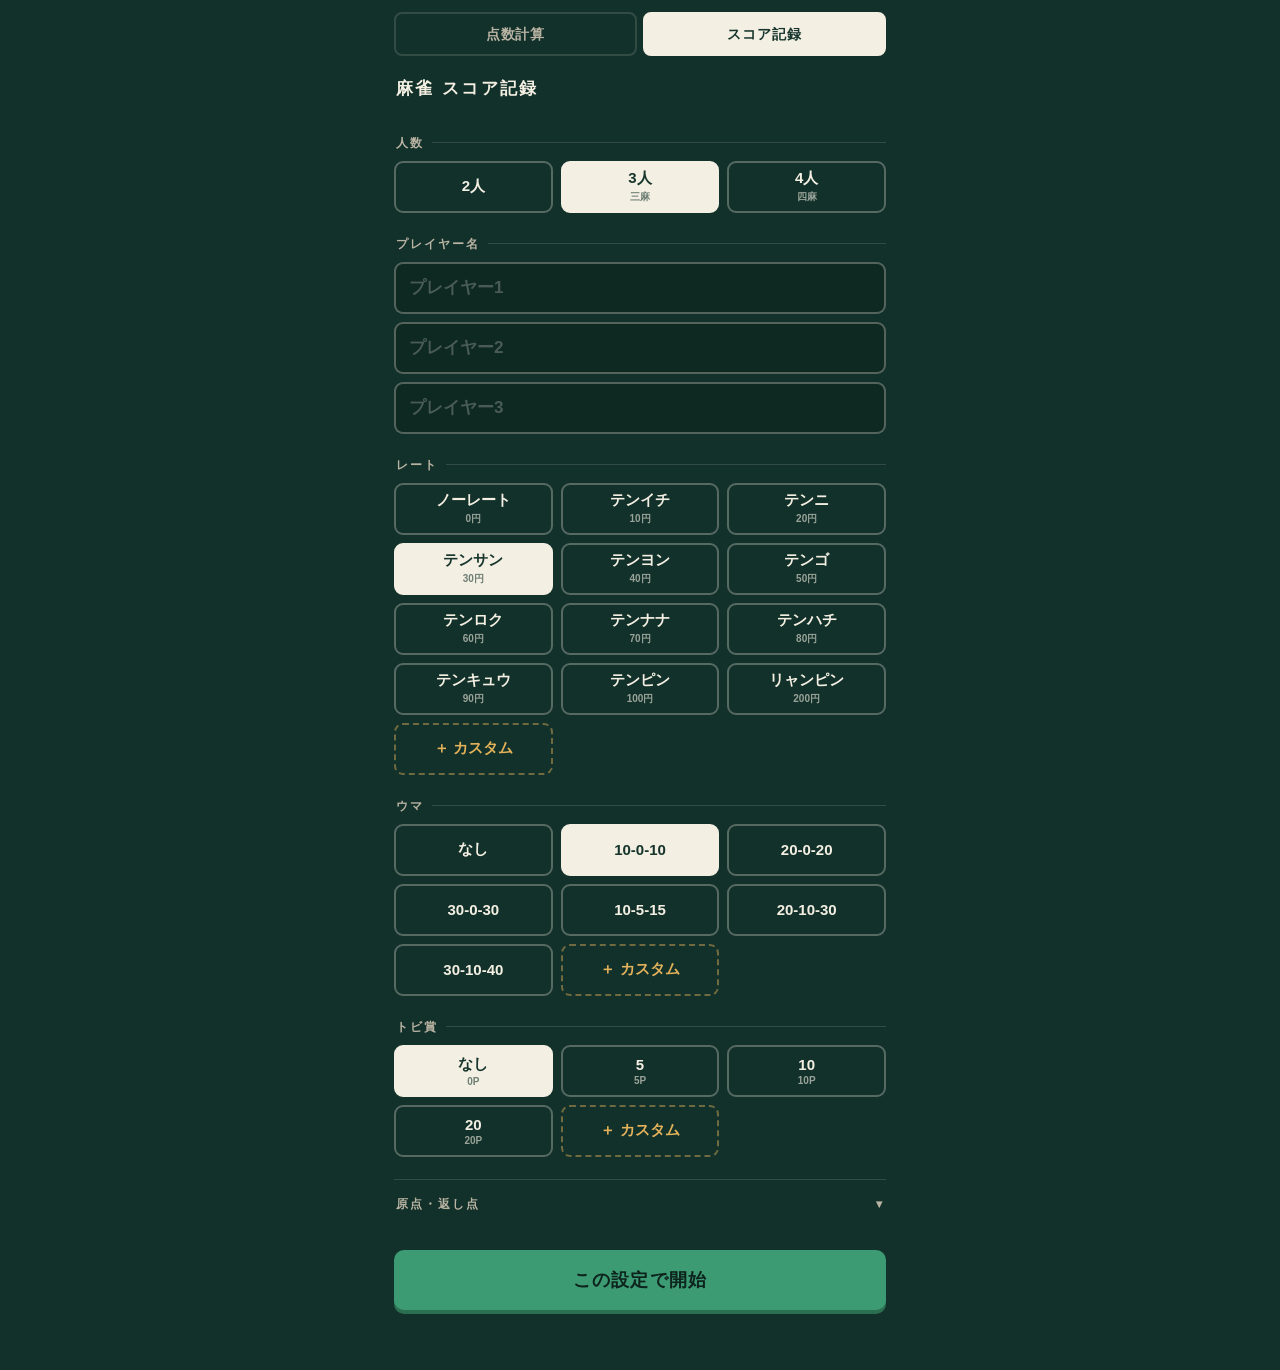
==== index_score.html @ 1ef96994 "Add files via upload" ====
<!DOCTYPE html>
<html lang="ja">
<head>
<meta charset="UTF-8">
<meta name="viewport" content="width=device-width, initial-scale=1.0, viewport-fit=cover">
<meta name="apple-mobile-web-app-capable" content="yes">
<meta name="apple-mobile-web-app-status-bar-style" content="black-translucent">
<meta name="theme-color" content="#12312a">
<title>麻雀 スコア記録</title>
<style>
:root{
  --felt:#12312a;--ivory:#f4efe3;--ivory-dim:#b9b3a3;
  --jade:#3d9b74;--vermilion:#cd3b30;--gold:#e3b25a;
  --line:rgba(244,239,227,.14);--line-strong:rgba(244,239,227,.3);
}
*{box-sizing:border-box;-webkit-tap-highlight-color:transparent;}
html,body{margin:0;padding:0;}
body{
  background:var(--felt);color:var(--ivory);
  font-family:"Hiragino Kaku Gothic ProN","Hiragino Sans","Yu Gothic Medium","Yu Gothic","Noto Sans JP","Meiryo",sans-serif;
  font-size:16px;line-height:1.5;-webkit-text-size-adjust:100%;
  padding-bottom:env(safe-area-inset-bottom);
}
.wrap{max-width:520px;margin:0 auto;padding:0 14px 60px;}
.nav{display:grid;grid-template-columns:1fr 1fr;gap:6px;padding:12px 0 2px;}
.nav a{
  display:flex;align-items:center;justify-content:center;min-height:44px;border-radius:8px;
  text-decoration:none;font-size:14px;font-weight:700;letter-spacing:.06em;
  border:2px solid var(--line);color:var(--ivory-dim);
}
.nav a[aria-current="page"]{background:var(--ivory);color:#16352c;border-color:var(--ivory);}
.masthead{padding:18px 2px 10px;display:flex;align-items:baseline;justify-content:space-between;gap:10px;}
.masthead h1{margin:0;font-size:17px;font-weight:700;letter-spacing:.14em;}
.masthead .sub{font-size:11px;color:var(--ivory-dim);letter-spacing:.08em;}
section{margin-top:22px;}
.lbl{font-size:12px;font-weight:700;letter-spacing:.16em;color:var(--ivory-dim);margin:0 0 9px 2px;display:flex;align-items:center;gap:8px;}
.lbl::after{content:"";flex:1;height:1px;background:var(--line);}
.note{font-size:11.5px;color:var(--ivory-dim);margin:8px 2px 0;line-height:1.55;}
.hide{display:none!important;}

.btn{
  min-height:52px;display:flex;flex-direction:column;align-items:center;justify-content:center;
  border:2px solid var(--line-strong);border-radius:9px;background:transparent;color:var(--ivory);
  font-family:inherit;font-size:15px;font-weight:700;cursor:pointer;padding:4px 6px;
  transition:background .12s,color .12s,border-color .12s,transform .08s;font-variant-numeric:tabular-nums;
}
.btn small{font-size:10px;font-weight:600;opacity:.6;margin-top:2px;}
.btn:active{transform:scale(.97);}
.btn[aria-pressed="true"]{background:var(--ivory);color:#16352c;border-color:var(--ivory);}
.btn:disabled{opacity:.28;cursor:not-allowed;}
.btn.add{color:var(--gold);border-style:dashed;border-color:rgba(227,178,90,.45);}
.row{display:grid;gap:8px;}
.row.c2{grid-template-columns:1fr 1fr;}
.row.c3{grid-template-columns:repeat(3,1fr);}
.row.c4{grid-template-columns:repeat(4,1fr);}

.primary{
  width:100%;min-height:60px;border:0;border-radius:10px;background:var(--jade);color:#0d241d;
  font-family:inherit;font-size:18px;font-weight:800;letter-spacing:.06em;cursor:pointer;
  box-shadow:0 4px 0 #2b6f52;transition:transform .08s,box-shadow .08s,background .12s;
}
.primary:active{transform:translateY(3px);box-shadow:0 1px 0 #2b6f52;}
.primary:disabled{background:#2c4d42;color:rgba(244,239,227,.35);box-shadow:0 4px 0 #1f3a31;cursor:not-allowed;}
.ghost{
  width:100%;min-height:48px;border:2px solid var(--line);border-radius:9px;background:transparent;
  color:var(--ivory-dim);font-family:inherit;font-size:14px;font-weight:700;letter-spacing:.06em;cursor:pointer;
}
.ghost:active{background:rgba(244,239,227,.08);}
.ghost.danger{color:var(--vermilion);border-color:rgba(205,59,48,.4);}

input[type=text],input[type=number]{
  width:100%;min-height:52px;padding:0 13px;border:2px solid var(--line-strong);border-radius:9px;
  background:rgba(0,0,0,.18);color:var(--ivory);font-family:inherit;font-size:17px;font-weight:700;
  font-variant-numeric:tabular-nums;
}
input:focus{outline:none;border-color:var(--gold);}
input::placeholder{color:rgba(244,239,227,.26);font-weight:600;}

.pscore{display:flex;align-items:center;gap:10px;margin-bottom:9px;}
.pscore .pn{width:82px;flex:none;font-size:16px;font-weight:800;overflow:hidden;text-overflow:ellipsis;white-space:nowrap;}
.pscore input{text-align:right;font-size:20px;}
.sumbar{display:flex;justify-content:space-between;align-items:center;font-size:13px;font-weight:700;padding:8px 2px 0;font-variant-numeric:tabular-nums;}
.ok{color:var(--jade);}.ng{color:var(--gold);}
.err{color:var(--vermilion);font-size:13px;font-weight:700;padding:9px 2px 0;}

.board{background:var(--ivory);color:#16352c;border-radius:11px 11px 7px 7px;border-bottom:6px solid #2b7a5c;
  box-shadow:0 6px 18px rgba(0,0,0,.3);padding:12px 14px 14px;}
.board .bh{display:flex;justify-content:space-between;gap:8px;font-size:11.5px;font-weight:700;color:#4b6b5f;letter-spacing:.06em;padding-bottom:8px;border-bottom:1px solid rgba(22,53,44,.16);}
.brow{display:flex;align-items:center;gap:10px;padding:10px 0;border-bottom:1px solid rgba(22,53,44,.1);}
.brow:last-child{border-bottom:0;}
.brow .rk{width:22px;flex:none;font-size:13px;font-weight:800;color:#7d9188;text-align:center;}
.brow .rk.top{color:#b8862c;}
.brow .nm{flex:1;min-width:0;font-size:17px;font-weight:800;overflow:hidden;text-overflow:ellipsis;white-space:nowrap;}
.brow .vals{text-align:right;font-variant-numeric:tabular-nums;}
.brow .pt{font-size:19px;font-weight:800;line-height:1.15;}
.brow .yen{font-size:12.5px;font-weight:700;color:#4b6b5f;}
.plus{color:#1f7a52;}.minus{color:#c0392b;}
.board .bf{font-size:11.5px;color:#4b6b5f;font-weight:600;padding-top:9px;text-align:center;}

.hrow{display:flex;align-items:center;gap:8px;padding:11px 4px;border-bottom:1px solid var(--line);
  font-variant-numeric:tabular-nums;cursor:pointer;border-radius:7px;}
.hrow:active{background:rgba(244,239,227,.07);}
.hrow .hn{width:32px;flex:none;font-size:12px;font-weight:700;color:var(--ivory-dim);}
.hrow .hc{flex:1;min-width:0;display:flex;flex-wrap:wrap;gap:3px 12px;font-size:13.5px;font-weight:700;}
.hrow .hg{font-size:16px;color:rgba(244,239,227,.3);}
.hbadge{display:inline-block;font-size:10px;font-weight:700;padding:1px 6px;border-radius:99px;
  background:rgba(227,178,90,.2);color:var(--gold);margin-left:4px;}

details{margin-top:22px;border-top:1px solid var(--line);}
summary{list-style:none;cursor:pointer;padding:15px 2px;font-size:12px;font-weight:700;letter-spacing:.16em;color:var(--ivory-dim);display:flex;align-items:center;justify-content:space-between;}
summary::-webkit-details-marker{display:none;}
summary::after{content:"▾";transition:transform .2s;}
details[open] summary::after{transform:rotate(180deg);}
.dbody{padding:0 2px 14px;}
.frow{margin-bottom:12px;}
.frow > span{display:block;font-size:12px;font-weight:700;color:var(--ivory-dim);margin-bottom:6px;}

.cform{border:2px dashed rgba(227,178,90,.4);border-radius:10px;padding:12px;margin-top:9px;}
.cform h4{margin:0 0 10px;font-size:13px;font-weight:800;color:var(--gold);letter-spacing:.08em;}
.cchips{display:flex;flex-wrap:wrap;gap:7px;margin-top:11px;}
.chip{display:inline-flex;align-items:center;gap:7px;padding:7px 8px 7px 12px;border-radius:99px;
  border:1px solid var(--line-strong);font-size:13px;font-weight:700;}
.chip button{width:26px;height:26px;border:0;border-radius:50%;background:rgba(205,59,48,.18);
  color:var(--vermilion);font-size:15px;font-weight:800;cursor:pointer;line-height:1;}

.modal{position:fixed;inset:0;background:rgba(6,20,16,.86);z-index:50;overflow-y:auto;padding:20px 14px 40px;}
.msheet{max-width:520px;margin:0 auto;background:var(--felt);border:2px solid var(--line-strong);border-radius:14px;padding:16px;}
.msheet h3{margin:0 0 14px;font-size:16px;font-weight:800;letter-spacing:.06em;}

.toast{position:fixed;left:50%;bottom:26px;transform:translateX(-50%) translateY(20px);
  background:var(--ivory);color:#16352c;padding:12px 22px;border-radius:99px;font-size:14px;font-weight:800;
  opacity:0;pointer-events:none;transition:all .22s;z-index:60;box-shadow:0 6px 20px rgba(0,0,0,.4);}
.toast.on{opacity:1;transform:translateX(-50%) translateY(0);}
@media (prefers-reduced-motion:reduce){*{transition:none!important;}}
</style>
</head>
<body>
<div class="wrap">

<nav class="nav">
  <a href="./">点数計算</a>
  <a href="index_score.html" aria-current="page">スコア記録</a>
</nav>

<div class="masthead">
  <h1>麻雀 スコア記録</h1>
  <span class="sub" id="today"></span>
</div>

<!-- ========= 設定 ========= -->
<div id="setup" class="hide">
  <section>
    <p class="lbl">人数</p>
    <div class="row c3" id="gSeats">
      <button class="btn" data-v="2">2人</button>
      <button class="btn" data-v="3">3人<small>三麻</small></button>
      <button class="btn" data-v="4">4人<small>四麻</small></button>
    </div>
  </section>

  <section>
    <p class="lbl">プレイヤー名</p>
    <div id="nameFields" class="row"></div>
  </section>

  <section>
    <p class="lbl">レート</p>
    <div class="row c3" id="gRate"></div>
    <div class="cform hide" id="fRate">
      <h4>カスタムレートを追加</h4>
      <div class="frow"><span>名前</span><input type="text" id="cRateName" placeholder="例：テンサンゴ"></div>
      <div class="frow"><span>1ポイントあたりの金額（円）</span><input type="number" id="cRateVal" inputmode="numeric" placeholder="例：35"></div>
      <button class="primary" style="min-height:50px;font-size:16px" data-add="rate">追加する</button>
      <div class="cchips" id="chipRate"></div>
    </div>
  </section>

  <section>
    <p class="lbl">ウマ</p>
    <div class="row c3" id="gUma"></div>
    <div class="cform hide" id="fUma">
      <h4>カスタムウマを追加</h4>
      <div class="frow"><span>名前</span><input type="text" id="cUmaName" placeholder="例：15-5-20"></div>
      <div id="cUmaVals"></div>
      <button class="primary" style="min-height:50px;font-size:16px" data-add="uma">追加する</button>
      <div class="cchips" id="chipUma"></div>
    </div>
  </section>

  <section>
    <p class="lbl">トビ賞</p>
    <div class="row c3" id="gTobi"></div>
    <div class="cform hide" id="fTobi">
      <h4>カスタムトビ賞を追加</h4>
      <div class="frow"><span>名前</span><input type="text" id="cTobiName" placeholder="例：15"></div>
      <div class="frow"><span>ポイント</span><input type="number" id="cTobiVal" inputmode="numeric" placeholder="例：15"></div>
      <button class="primary" style="min-height:50px;font-size:16px" data-add="tobi">追加する</button>
      <div class="cchips" id="chipTobi"></div>
    </div>
  </section>

  <details id="advSetup">
    <summary>原点・返し点</summary>
    <div class="dbody">
      <div class="frow"><span>配給原点</span><input type="number" id="fStart" inputmode="numeric"></div>
      <div class="frow"><span>返し点</span><input type="number" id="fRet" inputmode="numeric"></div>
      <p class="note" id="okaNote"></p>
    </div>
  </details>

  <section>
    <button class="primary" id="bSave">この設定で開始</button>
    <button class="ghost" id="bCancelSetup" style="margin-top:9px">キャンセル</button>
  </section>
</div>

<!-- ========= メイン ========= -->
<div id="main" class="hide">
  <section style="margin-top:6px"><div class="board" id="board"></div></section>

  <section>
    <p class="lbl">半荘入力</p>
    <p class="note" id="ruleTag" style="margin:-4px 0 11px"></p>
    <div id="scoreFields"></div>
    <div class="sumbar"><span>素点合計</span><span id="sumInfo">—</span></div>
    <div style="margin-top:15px">
      <p class="lbl">飛ばした人</p>
      <div class="row c4" id="gShooter"></div>
    </div>
    <div class="frow" style="margin-top:15px"><span>メモ</span><input type="text" id="fMemo" placeholder="任意"></div>
    <div class="err hide" id="errMsg"></div>
    <button class="primary" id="bAdd" style="margin-top:12px" disabled>この半荘を登録する</button>
  </section>

  <section id="histSec">
    <p class="lbl">履歴 <span style="letter-spacing:0;font-weight:600">タップで編集</span></p>
    <div id="hist"></div>
  </section>

  <details>
    <summary>場代</summary>
    <div class="dbody">
      <div class="frow"><span>場代の総額（円）</span><input type="number" id="fFee" inputmode="numeric" placeholder="0"></div>
      <div class="frow"><span>立て替えた人</span><div class="row c4" id="gPayer"></div></div>
      <button class="ghost" id="bFee">場代を反映する</button>
      <p class="note">総額を人数で割って各自の負担にし、立て替えた人には全額が戻るよう最終収支へ反映します。</p>
    </div>
  </details>

  <section>
    <button class="ghost" id="bCopy">結果をコピー（LINE貼り付け用）</button>
    <button class="ghost" id="bSettings" style="margin-top:9px">メンバー・ルールを変更</button>
    <button class="ghost danger" id="bNewDay" style="margin-top:9px">記録をリセットして新しい日にする</button>
  </section>
</div>
</div>

<!-- ========= 編集モーダル ========= -->
<div class="modal hide" id="modal">
  <div class="msheet">
    <h3 id="mTitle">半荘の編集</h3>
    <div id="mScores"></div>
    <div class="sumbar"><span>素点合計</span><span id="mSum">—</span></div>
    <div style="margin-top:15px">
      <p class="lbl">飛ばした人</p>
      <div class="row c4" id="mShooter"></div>
    </div>
    <div class="frow" style="margin-top:15px"><span>メモ</span><input type="text" id="mMemo" placeholder="任意"></div>
    <p class="note" id="mRule"></p>
    <div class="err hide" id="mErr"></div>
    <button class="primary" id="mSave" style="margin-top:12px">更新する</button>
    <button class="ghost" id="mCancel" style="margin-top:9px">キャンセル</button>
    <button class="ghost danger" id="mDelete" style="margin-top:9px">この半荘を削除</button>
  </div>
</div>

<div class="toast" id="toast"></div>

<script>
(function(){
"use strict";
var KEY="mahjong-score-v2",mem=null;
var store={
  save:function(d){try{localStorage.setItem(KEY,JSON.stringify(d));}catch(e){mem=d;}},
  load:function(){try{var v=localStorage.getItem(KEY);return v?JSON.parse(v):mem;}catch(e){return mem;}}
};

/* ===== 既定プリセット ===== */
var P_RATE=[["ノーレート",0],["テンイチ",10],["テンニ",20],["テンサン",30],["テンヨン",40],
            ["テンゴ",50],["テンロク",60],["テンナナ",70],["テンハチ",80],["テンキュウ",90],
            ["テンピン",100],["リャンピン",200]];
var P_TOBI=[["なし",0],["5",5],["10",10],["20",20]];
var P_UMA={
  2:[["なし",[0,0]],["10-10",[10,-10]],["20-20",[20,-20]],["30-30",[30,-30]]],
  3:[["なし",[0,0,0]],["10-0-10",[10,0,-10]],["20-0-20",[20,0,-20]],["30-0-30",[30,0,-30]],
     ["10-5-15",[10,5,-15]],["20-10-30",[20,10,-30]],["30-10-40",[30,10,-40]]],
  4:[["なし",[0,0,0,0]],["10-5-5-10",[10,5,-5,-10]],["20-10-10-20",[20,10,-10,-20]],
     ["30-10-10-30",[30,10,-10,-30]],["10-20-20-10",[10,20,-20,-10]]]
};
var DEF={2:{start:30000,ret:30000},3:{start:35000,ret:40000},4:{start:25000,ret:30000}};

var D=null,tmp=null,pendShooter=null,pendPayer=null,editIdx=-1,mShooter=null;

function $(i){return document.getElementById(i);}
function esc(s){return String(s).replace(/[&<>"]/g,function(c){return{"&":"&amp;","<":"&lt;",">":"&gt;",'"':"&quot;"}[c];});}
function toast(m){var t=$("toast");t.textContent=m;t.classList.add("on");setTimeout(function(){t.classList.remove("on");},1700);}
function r1(v){return Math.round(v*10)/10;}
function pt(v){return (v>0?"+":"")+r1(v).toFixed(1);}
function yen(v){return (v<0?"-":"+")+Math.abs(Math.round(v)).toLocaleString();}
function todayStr(){var d=new Date();return d.getFullYear()+"/"+("0"+(d.getMonth()+1)).slice(-2)+"/"+("0"+d.getDate()).slice(-2);}
function press(id,v){document.querySelectorAll("#"+id+" .btn").forEach(function(b){
  b.setAttribute("aria-pressed",(b.dataset.v!==undefined&&b.dataset.v===String(v))?"true":"false");});}

/* ===== プリセット取得（既定＋カスタム） ===== */
function allRate(){return P_RATE.concat((D||tmpD()).presets.rate.map(function(x){return [x[0],x[1]];}));}
function allTobi(){return P_TOBI.concat((D||tmpD()).presets.tobi.map(function(x){return [x[0],x[1]];}));}
function allUma(n){return P_UMA[n].concat(((D||tmpD()).presets.uma[n]||[]).map(function(x){return [x[0],x[1]];}));}
function tmpD(){return {presets:tmp.presets};}
function blankPresets(){return {rate:[],tobi:[],uma:{2:[],3:[],4:[]}};}

/* ===== 計算（GAS版準拠） ===== */
function calcGame(scores,shooterIdx,rule,names){
  var n=scores.length;
  var need=rule.start*n;
  var total=scores.reduce(function(a,b){return a+b;},0);
  if(total!==need) return {error:"素点合計が"+need.toLocaleString()+"点になっていません（現在 "+total.toLocaleString()+"点）"};
  if(new Set(scores).size!==n) return {error:"同点順位には未対応です。順位を確定して点数を調整してください。"};

  var order=scores.map(function(s,i){return {s:s,i:i};}).sort(function(a,b){return b.s-a.s;});
  var ranks=new Array(n);
  order.forEach(function(o,k){ranks[o.i]=k+1;});

  var oka=(rule.ret-rule.start)*n/1000;
  var points=scores.map(function(s,i){
    var base=(s-rule.ret)/1000;
    var bonus=rule.uma[ranks[i]-1]+(ranks[i]===1?oka:0);
    return base+bonus;
  });

  var busted=[];scores.forEach(function(s,i){if(s<0)busted.push(i);});
  if(busted.length>0&&rule.tobiPoint>0){
    if(shooterIdx===null||shooterIdx===undefined)
      return {error:"トビが発生しています。「飛ばした人」を選択してください。"};
    for(var k=0;k<busted.length;k++){
      if(busted[k]===shooterIdx) return {error:"トビ者と飛ばした人が同じです。"};
      points[busted[k]]-=rule.tobiPoint;
      points[shooterIdx]+=rule.tobiPoint;
    }
  }
  if(busted.length===0&&shooterIdx!==null&&shooterIdx!==undefined)
    return {error:"トビ者がいないため、「飛ばした人」は選択できません。"};

  var pts=points.map(r1);
  var settle=pts.map(function(p){return Math.round(p*rule.yen);});
  var err=r1(pts.reduce(function(a,b){return a+b;},0));
  return {scores:scores,ranks:ranks,pts:pts,settle:settle,shooter:(shooterIdx===undefined?null:shooterIdx),
          error:null,pointError:err,rule:rule,names:names.slice()};
}

function totals(){
  var n=D.players.length,t=[];
  for(var i=0;i<n;i++) t.push({i:i,name:D.players[i],p:0,money:0,games:0});
  D.games.forEach(function(g){
    g.pts.forEach(function(p,i){t[i].p+=p;t[i].money+=g.settle[i];t[i].games++;});
  });
  var each=0,payer=null;
  if(D.fee&&D.fee.total>0){each=D.fee.total/n;payer=D.fee.payer;}
  t.forEach(function(x){
    x.p=r1(x.p);
    x.fee=-each;
    if(payer!==null&&x.i===payer)x.fee+=D.fee.total;
    x.net=x.money+x.fee;
  });
  return t.sort(function(a,b){return b.p-a.p;});
}
function pointErrorTotal(){
  var e=0;D.games.forEach(function(g){e+=g.pointError||0;});return r1(e);
}

/* ===== 設定画面 ===== */
function openSetup(){
  if(D){
    tmp={seats:D.players.length,names:D.players.slice(),presets:JSON.parse(JSON.stringify(D.presets)),
         rate:D.rule.rateLabel,uma:D.rule.umaLabel,tobi:D.rule.tobiLabel,start:D.rule.start,ret:D.rule.ret};
  }else{
    tmp={seats:3,names:[],presets:blankPresets(),rate:"テンサン",uma:"10-0-10",tobi:"なし",start:35000,ret:40000};
  }
  $("main").classList.add("hide");$("setup").classList.remove("hide");
  $("bCancelSetup").classList.toggle("hide",!D);
  renderSetup();window.scrollTo(0,0);
}
function grid(id,items,sel,addKey){
  var h="";
  items.forEach(function(it){
    var sub="";
    if(addKey==="rate") sub=it[1]?("<small>"+it[1]+"円</small>"):"<small>0円</small>";
    if(addKey==="tobi") sub="<small>"+it[1]+"P</small>";
    h+='<button class="btn" data-v="'+esc(it[0])+'">'+esc(it[0])+sub+'</button>';
  });
  h+='<button class="btn add" data-form="'+addKey+'">＋ カスタム</button>';
  $(id).innerHTML=h;press(id,sel);
}
function renderSetup(){
  press("gSeats",tmp.seats);
  var h="";
  for(var i=0;i<tmp.seats;i++)
    h+='<input type="text" data-i="'+i+'" placeholder="プレイヤー'+(i+1)+'" value="'+esc(tmp.names[i]||"")+'">';
  $("nameFields").innerHTML=h;

  grid("gRate",allRate(),tmp.rate,"rate");
  grid("gUma",allUma(tmp.seats),tmp.uma,"uma");
  grid("gTobi",allTobi(),tmp.tobi,"tobi");

  var uv="";
  for(var k=0;k<tmp.seats;k++)
    uv+='<div class="frow"><span>'+(k+1)+'位のポイント</span><input type="number" class="umaVal" inputmode="numeric" placeholder="0"></div>';
  $("cUmaVals").innerHTML=uv;

  chips("chipRate",tmp.presets.rate,"rate");
  chips("chipTobi",tmp.presets.tobi,"tobi");
  chips("chipUma",tmp.presets.uma[tmp.seats]||[],"uma");

  $("fStart").value=tmp.start;$("fRet").value=tmp.ret;
  updateOka();
}
function chips(id,list,kind){
  var h="";
  list.forEach(function(x,i){
    h+='<span class="chip">'+esc(x[0])+'<button data-del="'+kind+'" data-i="'+i+'">×</button></span>';
  });
  $(id).innerHTML=h||'<span style="font-size:11.5px;color:var(--ivory-dim)">登録済みのカスタムはありません</span>';
}
function updateOka(){
  var s=+$("fStart").value||0,r=+$("fRet").value||0;
  var oka=(r-s)*tmp.seats/1000;
  $("okaNote").textContent="オカ＝(返し点−原点)×人数÷1000 ＝ "+r1(oka)+"P（1位に加算）";
}
$("fStart").addEventListener("input",updateOka);
$("fRet").addEventListener("input",updateOka);

$("gSeats").addEventListener("click",function(e){
  var b=e.target.closest(".btn");if(!b)return;
  saveNames();tmp.seats=+b.dataset.v;
  tmp.start=DEF[tmp.seats].start;tmp.ret=DEF[tmp.seats].ret;
  tmp.uma=allUma(tmp.seats)[1]?allUma(tmp.seats)[1][0]:"なし";
  renderSetup();
});
function saveNames(){var v=[];document.querySelectorAll("#nameFields input").forEach(function(el){v.push(el.value.trim());});tmp.names=v;}

["gRate","gUma","gTobi"].forEach(function(id){
  $(id).addEventListener("click",function(e){
    var b=e.target.closest(".btn");if(!b)return;
    if(b.dataset.form){
      var f=$("f"+b.dataset.form.charAt(0).toUpperCase()+b.dataset.form.slice(1));
      f.classList.toggle("hide");return;
    }
    var key=id==="gRate"?"rate":id==="gUma"?"uma":"tobi";
    tmp[key]=b.dataset.v;press(id,b.dataset.v);
  });
});

document.addEventListener("click",function(e){
  var a=e.target.closest("[data-add]");
  if(a){addCustom(a.dataset.add);return;}
  var d=e.target.closest("[data-del]");
  if(d){
    var kind=d.dataset.del,i=+d.dataset.i;
    var list=kind==="uma"?tmp.presets.uma[tmp.seats]:tmp.presets[kind];
    var removed=list[i][0];
    list.splice(i,1);
    if(tmp[kind]===removed) tmp[kind]=kind==="rate"?"テンサン":kind==="tobi"?"なし":"なし";
    renderSetup();toast("削除しました");
  }
});
function addCustom(kind){
  if(kind==="rate"){
    var n=$("cRateName").value.trim(),v=Number($("cRateVal").value);
    if(!n||!Number.isFinite(v)){toast("名前と金額を入力してください");return;}
    tmp.presets.rate.push([n,v]);tmp.rate=n;
    $("cRateName").value="";$("cRateVal").value="";
  }else if(kind==="tobi"){
    var n2=$("cTobiName").value.trim(),v2=Number($("cTobiVal").value);
    if(!n2||!Number.isFinite(v2)){toast("名前とポイントを入力してください");return;}
    tmp.presets.tobi.push([n2,v2]);tmp.tobi=n2;
    $("cTobiName").value="";$("cTobiVal").value="";
  }else{
    var n3=$("cUmaName").value.trim(),arr=[],bad=false;
    document.querySelectorAll(".umaVal").forEach(function(el){
      var x=Number(el.value||0);if(!Number.isFinite(x))bad=true;arr.push(x);
    });
    if(!n3||bad){toast("名前と各順位のポイントを入力してください");return;}
    var sum=arr.reduce(function(a,b){return a+b;},0);
    if(sum!==0&&!confirm("ウマの合計が"+sum+"Pです（通常は0）。このまま追加しますか？"))return;
    if(!tmp.presets.uma[tmp.seats])tmp.presets.uma[tmp.seats]=[];
    tmp.presets.uma[tmp.seats].push([n3,arr]);tmp.uma=n3;
    $("cUmaName").value="";document.querySelectorAll(".umaVal").forEach(function(el){el.value="";});
  }
  renderSetup();toast("追加しました");
}

$("bSave").addEventListener("click",function(){
  saveNames();
  var names=[];
  for(var i=0;i<tmp.seats;i++) names.push(tmp.names[i]||("P"+(i+1)));
  if(new Set(names).size!==names.length){toast("同じ名前のプレイヤーがいます");return;}
  var rt=allRate().filter(function(x){return x[0]===tmp.rate;})[0]||["テンサン",30];
  var um=allUma(tmp.seats).filter(function(x){return x[0]===tmp.uma;})[0]||allUma(tmp.seats)[0];
  var tb=allTobi().filter(function(x){return x[0]===tmp.tobi;})[0]||["なし",0];
  var rule={rateLabel:rt[0],yen:rt[1],umaLabel:um[0],uma:um[1].slice(),
            tobiLabel:tb[0],tobiPoint:tb[1],
            start:+$("fStart").value||DEF[tmp.seats].start,
            ret:+$("fRet").value||DEF[tmp.seats].ret};
  var keepGames=(D&&D.players.length===tmp.seats)?D.games:[];
  D={date:(D&&D.date)||todayStr(),players:names,rule:rule,games:keepGames,
     fee:(D&&D.fee)||{total:0,payer:null},presets:tmp.presets};
  store.save(D);showMain();toast("設定を保存しました");
});
$("bCancelSetup").addEventListener("click",function(){showMain();});

/* ===== メイン ===== */
function showMain(){
  $("setup").classList.add("hide");$("main").classList.remove("hide");
  $("today").textContent=D.date;
  renderInputs();renderAll();window.scrollTo(0,0);
}
function ruleText(r,n){
  var oka=r1((r.ret-r.start)*n/1000);
  return n+"人／"+r.rateLabel+(r.yen?"（1P="+r.yen+"円）":"")+"／ウマ "+r.umaLabel+
         "／トビ賞 "+r.tobiLabel+"／"+(r.start/1000)+"-"+(r.ret/1000)+"（オカ"+oka+"P）";
}
function renderInputs(){
  var h="";
  D.players.forEach(function(n,i){
    h+='<div class="pscore"><span class="pn">'+esc(n)+'</span><input type="number" inputmode="numeric" data-i="'+i+'" placeholder="素点"></div>';
  });
  $("scoreFields").innerHTML=h;
  document.querySelectorAll("#scoreFields input").forEach(function(el){el.addEventListener("input",validateInput);});
  $("ruleTag").textContent=ruleText(D.rule,D.players.length);

  var s="";D.players.forEach(function(n,i){s+='<button class="btn" data-v="'+i+'">'+esc(n)+'</button>';});
  s+='<button class="btn" data-v="none">無し</button>';
  $("gShooter").innerHTML=s;pendShooter=null;press("gShooter","none");

  var ps="";D.players.forEach(function(n,i){ps+='<button class="btn" data-v="'+i+'">'+esc(n)+'</button>';});
  $("gPayer").innerHTML=ps;
  pendPayer=(D.fee&&D.fee.payer!==null)?D.fee.payer:null;
  press("gPayer",pendPayer===null?"x":pendPayer);
  $("fFee").value=(D.fee&&D.fee.total)?D.fee.total:"";
}
function readScores(sel){
  var v=[];document.querySelectorAll(sel+" input").forEach(function(el){v.push(el.value===""?null:Number(el.value));});
  return v;
}
function sumLine(v,elId,fieldSel){
  var n=v.length,need=D.rule.start*n,blanks=[];
  v.forEach(function(x,i){if(x===null)blanks.push(i);});
  var filled=v.reduce(function(a,b){return a+(b||0);},0);
  var el=$(elId);
  if(blanks.length===1){
    var rest=need-filled;
    el.innerHTML='<span class="ng">'+esc(D.players[blanks[0]])+' → '+rest.toLocaleString()+'</span>';
    var t=document.querySelector(fieldSel+' input[data-i="'+blanks[0]+'"]');if(t)t.placeholder=rest;
    return false;
  }
  if(blanks.length===0){
    if(filled===need){el.innerHTML='<span class="ok">'+filled.toLocaleString()+' ✓</span>';return true;}
    el.innerHTML='<span class="ng">'+filled.toLocaleString()+'（差 '+(filled-need>0?"+":"")+(filled-need).toLocaleString()+'）</span>';
    return false;
  }
  el.textContent="—";return false;
}
function validateInput(){
  var v=readScores("#scoreFields");
  var ready=sumLine(v,"sumInfo","#scoreFields");
  var e=$("errMsg");e.classList.add("hide");
  if(!ready){$("bAdd").disabled=true;return;}
  var res=calcGame(v,pendShooter,D.rule,D.players);
  if(res.error){e.textContent=res.error;e.classList.remove("hide");$("bAdd").disabled=true;return;}
  $("bAdd").disabled=false;
}
$("gShooter").addEventListener("click",function(e){
  var b=e.target.closest(".btn");if(!b)return;
  pendShooter=b.dataset.v==="none"?null:+b.dataset.v;
  press("gShooter",b.dataset.v);validateInput();
});
$("bAdd").addEventListener("click",function(){
  var v=readScores("#scoreFields");
  var res=calcGame(v,pendShooter,D.rule,D.players);
  if(res.error){toast(res.error);return;}
  res.memo=$("fMemo").value.trim();
  D.games.push(res);store.save(D);
  document.querySelectorAll("#scoreFields input").forEach(function(el){el.value="";el.placeholder="素点";});
  $("fMemo").value="";pendShooter=null;press("gShooter","none");
  validateInput();renderAll();toast("第"+D.games.length+"半荘を登録");
});

$("gPayer").addEventListener("click",function(e){
  var b=e.target.closest(".btn");if(!b)return;
  pendPayer=(pendPayer===+b.dataset.v)?null:+b.dataset.v;
  press("gPayer",pendPayer===null?"x":pendPayer);
});
$("bFee").addEventListener("click",function(){
  D.fee={total:+$("fFee").value||0,payer:pendPayer};
  store.save(D);renderAll();toast("場代を反映しました");
});

function renderAll(){
  var t=totals(),r=D.rule,n=D.players.length;
  var h='<div class="bh"><span>本日の成績　'+D.games.length+'半荘</span><span>'+esc(r.rateLabel)+'</span></div>';
  if(D.games.length===0){
    h+='<div style="padding:22px 0;text-align:center;font-size:14px;font-weight:700;color:#7d9188">まだ記録がありません</div>';
  }else{
    t.forEach(function(x,k){
      h+='<div class="brow"><span class="rk'+(k===0?" top":"")+'">'+(k+1)+'</span><span class="nm">'+esc(x.name)+
         '</span><span class="vals"><span class="pt '+(x.p>=0?"plus":"minus")+'">'+pt(x.p)+'<span style="font-size:12px">P</span></span>';
      if(r.yen) h+='<br><span class="yen '+(x.net>=0?"plus":"minus")+'">'+yen(x.net)+'円</span>';
      h+='</span></div>';
    });
    var foot=[];
    if(D.fee&&D.fee.total>0) foot.push("場代 "+D.fee.total.toLocaleString()+"円込み"+(D.fee.payer!==null?"（立替："+esc(D.players[D.fee.payer])+"）":""));
    var pe=pointErrorTotal();
    if(Math.abs(pe)>0.001) foot.push("ポイント誤差 "+pt(pe)+"P");
    if(foot.length) h+='<div class="bf">'+foot.join("　／　")+'</div>';
  }
  $("board").innerHTML=h;

  var hh="";
  for(var i=D.games.length-1;i>=0;i--){
    var g=D.games[i];
    hh+='<div class="hrow" data-i="'+i+'"><span class="hn">#'+(i+1)+'</span><span class="hc">';
    g.pts.forEach(function(p,k){
      hh+='<span>'+esc(D.players[k])+' <span style="color:'+(p>=0?"#5fc79a":"#e8776d")+'">'+pt(p)+'</span></span>';
    });
    if(g.shooter!==null&&g.shooter!==undefined) hh+='<span class="hbadge">飛 '+esc(D.players[g.shooter])+'</span>';
    if(Math.abs(g.pointError||0)>0.001) hh+='<span class="hbadge">誤差'+pt(g.pointError)+'</span>';
    if(g.memo) hh+='<span class="hbadge">'+esc(g.memo)+'</span>';
    hh+='</span><span class="hg">›</span></div>';
  }
  $("hist").innerHTML=hh;
  $("histSec").classList.toggle("hide",D.games.length===0);
}

/* ===== 編集 ===== */
$("hist").addEventListener("click",function(e){
  var row=e.target.closest(".hrow");if(!row)return;openEdit(+row.dataset.i);
});
function openEdit(i){
  editIdx=i;var g=D.games[i];
  $("mTitle").textContent="第"+(i+1)+"半荘の編集";
  var h="";
  D.players.forEach(function(n,k){
    h+='<div class="pscore"><span class="pn">'+esc(n)+'</span><input type="number" inputmode="numeric" data-i="'+k+'" value="'+g.scores[k]+'"></div>';
  });
  $("mScores").innerHTML=h;
  document.querySelectorAll("#mScores input").forEach(function(el){el.addEventListener("input",mValidate);});
  var s="";D.players.forEach(function(n,k){s+='<button class="btn" data-v="'+k+'">'+esc(n)+'</button>';});
  s+='<button class="btn" data-v="none">無し</button>';
  $("mShooter").innerHTML=s;
  mShooter=(g.shooter===null||g.shooter===undefined)?null:g.shooter;
  press("mShooter",mShooter===null?"none":mShooter);
  $("mMemo").value=g.memo||"";
  $("mRule").textContent="登録時のルール：" + ruleText(g.rule,D.players.length);
  $("modal").classList.remove("hide");mValidate();
}
$("mShooter").addEventListener("click",function(e){
  var b=e.target.closest(".btn");if(!b)return;
  mShooter=b.dataset.v==="none"?null:+b.dataset.v;
  press("mShooter",b.dataset.v);mValidate();
});
function mValidate(){
  var g=D.games[editIdx],v=readScores("#mScores");
  var need=g.rule.start*v.length,blanks=v.filter(function(x){return x===null;}).length;
  var filled=v.reduce(function(a,b){return a+(b||0);},0);
  var el=$("mSum");
  if(blanks>0){el.innerHTML='<span class="ng">未入力あり</span>';}
  else if(filled===need){el.innerHTML='<span class="ok">'+filled.toLocaleString()+' ✓</span>';}
  else{el.innerHTML='<span class="ng">'+filled.toLocaleString()+'（差 '+(filled-need>0?"+":"")+(filled-need).toLocaleString()+'）</span>';}
  var e=$("mErr");e.classList.add("hide");
  if(blanks>0){$("mSave").disabled=true;return;}
  var res=calcGame(v,mShooter,g.rule,D.players);
  if(res.error){e.textContent=res.error;e.classList.remove("hide");$("mSave").disabled=true;return;}
  $("mSave").disabled=false;
}
$("mSave").addEventListener("click",function(){
  var g=D.games[editIdx],v=readScores("#mScores");
  var res=calcGame(v,mShooter,g.rule,D.players);
  if(res.error){toast(res.error);return;}
  res.memo=$("mMemo").value.trim();
  D.games[editIdx]=res;store.save(D);
  $("modal").classList.add("hide");renderAll();toast("第"+(editIdx+1)+"半荘を更新しました");
});
$("mCancel").addEventListener("click",function(){$("modal").classList.add("hide");});
$("mDelete").addEventListener("click",function(){
  if(!confirm("第"+(editIdx+1)+"半荘を削除しますか？"))return;
  D.games.splice(editIdx,1);store.save(D);
  $("modal").classList.add("hide");renderAll();toast("削除しました");
});

/* ===== その他 ===== */
$("bCopy").addEventListener("click",function(){
  var t=totals(),r=D.rule;
  var s=D.date+" 麻雀スコア（"+D.players.length+"人・"+r.rateLabel+"）\n"+
        "ウマ "+r.umaLabel+" ／ トビ賞 "+r.tobiLabel+"\n全"+D.games.length+"半荘\n\n";
  t.forEach(function(x,k){
    s+=(k+1)+"位 "+x.name+" "+pt(x.p)+"P";
    if(r.yen) s+=" ("+yen(x.net)+"円)";
    s+="\n";
  });
  if(D.fee&&D.fee.total>0) s+="\n※場代"+D.fee.total.toLocaleString()+"円込み";
  var pe=pointErrorTotal();
  if(Math.abs(pe)>0.001) s+="\n※ポイント誤差 "+pt(pe)+"P";
  copy(s);
});
function copy(s){
  if(navigator.clipboard&&navigator.clipboard.writeText){
    navigator.clipboard.writeText(s).then(function(){toast("コピーしました");},function(){fb(s);});
  }else fb(s);
  function fb(x){
    var ta=document.createElement("textarea");ta.value=x;ta.style.position="fixed";ta.style.opacity="0";
    document.body.appendChild(ta);ta.select();
    try{document.execCommand("copy");toast("コピーしました");}catch(e){prompt("コピーしてください",x);}
    document.body.removeChild(ta);
  }
}
$("bSettings").addEventListener("click",openSetup);
$("bNewDay").addEventListener("click",function(){
  if(!confirm("今日の記録をすべて消して、新しい日を始めますか？\n（メンバー・ルール・カスタム設定は残ります）"))return;
  D.games=[];D.fee={total:0,payer:null};D.date=todayStr();
  store.save(D);renderInputs();renderAll();$("today").textContent=D.date;toast("新しい日を開始しました");
});

/* ===== 起動 ===== */
D=store.load();
if(D&&D.players&&D.rule&&D.presets){showMain();}
else{D=null;openSetup();}
})();
</script>
</body>
</html>
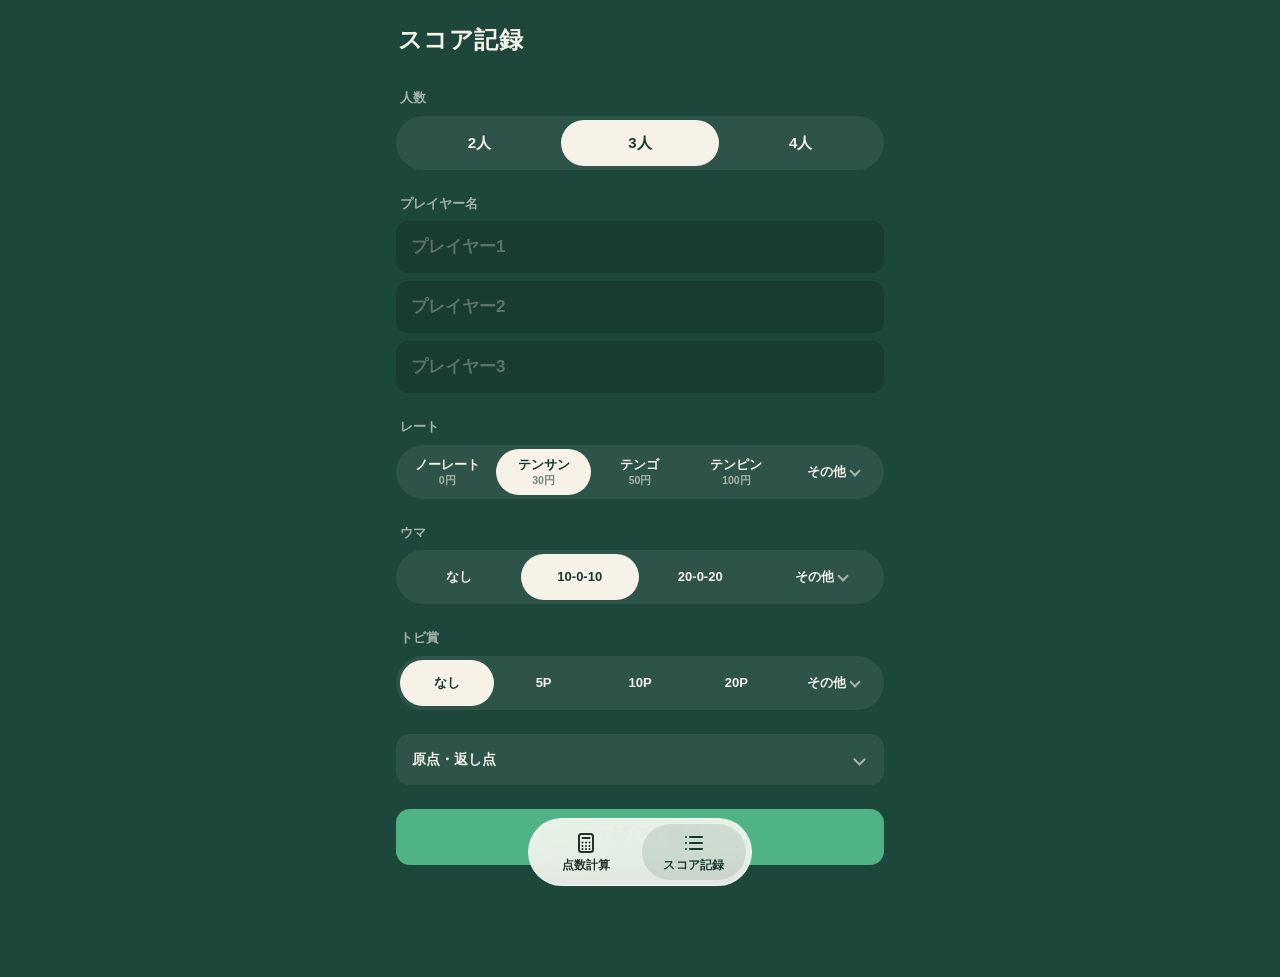
==== commit e0927956: "デザインをモダン化し、画面切り替えを下部タブバーに変更 - 影や立体表現をなくしフラットなデザインに - 選択肢をカプセル型のセグメントに統一 - 翻数は1〜4のみ表示し、5翻以上・役満は「5〜」で展" ====
--- a/index_score.html
+++ b/index_score.html
@@ -5,145 +5,105 @@
 <meta name="viewport" content="width=device-width, initial-scale=1.0, viewport-fit=cover">
 <meta name="apple-mobile-web-app-capable" content="yes">
 <meta name="apple-mobile-web-app-status-bar-style" content="black-translucent">
-<meta name="theme-color" content="#12312a">
+<meta name="theme-color" content="#1e473c">
+<meta name="apple-mobile-web-app-title" content="麻雀">
+<link rel="icon" href="icons/icon.svg" type="image/svg+xml">
+<link rel="icon" href="icons/favicon-32.png" sizes="32x32" type="image/png">
+<link rel="apple-touch-icon" href="icons/apple-touch-icon.png">
+<link rel="manifest" href="manifest.webmanifest">
 <title>麻雀 スコア記録</title>
+<link rel="stylesheet" href="app.css">
 <style>
-:root{
-  --felt:#12312a;--ivory:#f4efe3;--ivory-dim:#b9b3a3;
-  --jade:#3d9b74;--vermilion:#cd3b30;--gold:#e3b25a;
-  --line:rgba(244,239,227,.14);--line-strong:rgba(244,239,227,.3);
-}
-*{box-sizing:border-box;-webkit-tap-highlight-color:transparent;}
-html,body{margin:0;padding:0;}
-body{
-  background:var(--felt);color:var(--ivory);
-  font-family:"Hiragino Kaku Gothic ProN","Hiragino Sans","Yu Gothic Medium","Yu Gothic","Noto Sans JP","Meiryo",sans-serif;
-  font-size:16px;line-height:1.5;-webkit-text-size-adjust:100%;
-  padding-bottom:env(safe-area-inset-bottom);
-}
-.wrap{max-width:520px;margin:0 auto;padding:0 14px 60px;}
-.nav{display:grid;grid-template-columns:1fr 1fr;gap:6px;padding:12px 0 2px;}
-.nav a{
-  display:flex;align-items:center;justify-content:center;min-height:44px;border-radius:8px;
-  text-decoration:none;font-size:14px;font-weight:700;letter-spacing:.06em;
-  border:2px solid var(--line);color:var(--ivory-dim);
-}
-.nav a[aria-current="page"]{background:var(--ivory);color:#16352c;border-color:var(--ivory);}
-.masthead{padding:18px 2px 10px;display:flex;align-items:baseline;justify-content:space-between;gap:10px;}
-.masthead h1{margin:0;font-size:17px;font-weight:700;letter-spacing:.14em;}
-.masthead .sub{font-size:11px;color:var(--ivory-dim);letter-spacing:.08em;}
-section{margin-top:22px;}
-.lbl{font-size:12px;font-weight:700;letter-spacing:.16em;color:var(--ivory-dim);margin:0 0 9px 2px;display:flex;align-items:center;gap:8px;}
-.lbl::after{content:"";flex:1;height:1px;background:var(--line);}
-.note{font-size:11.5px;color:var(--ivory-dim);margin:8px 2px 0;line-height:1.55;}
-.hide{display:none!important;}
-
-.btn{
-  min-height:52px;display:flex;flex-direction:column;align-items:center;justify-content:center;
-  border:2px solid var(--line-strong);border-radius:9px;background:transparent;color:var(--ivory);
-  font-family:inherit;font-size:15px;font-weight:700;cursor:pointer;padding:4px 6px;
-  transition:background .12s,color .12s,border-color .12s,transform .08s;font-variant-numeric:tabular-nums;
-}
-.btn small{font-size:10px;font-weight:600;opacity:.6;margin-top:2px;}
-.btn:active{transform:scale(.97);}
-.btn[aria-pressed="true"]{background:var(--ivory);color:#16352c;border-color:var(--ivory);}
-.btn:disabled{opacity:.28;cursor:not-allowed;}
-.btn.add{color:var(--gold);border-style:dashed;border-color:rgba(227,178,90,.45);}
-.row{display:grid;gap:8px;}
-.row.c2{grid-template-columns:1fr 1fr;}
-.row.c3{grid-template-columns:repeat(3,1fr);}
-.row.c4{grid-template-columns:repeat(4,1fr);}
-
 .primary{
-  width:100%;min-height:60px;border:0;border-radius:10px;background:var(--jade);color:#0d241d;
-  font-family:inherit;font-size:18px;font-weight:800;letter-spacing:.06em;cursor:pointer;
-  box-shadow:0 4px 0 #2b6f52;transition:transform .08s,box-shadow .08s,background .12s;
-}
-.primary:active{transform:translateY(3px);box-shadow:0 1px 0 #2b6f52;}
-.primary:disabled{background:#2c4d42;color:rgba(244,239,227,.35);box-shadow:0 4px 0 #1f3a31;cursor:not-allowed;}
+  width:100%;min-height:56px;border:0;border-radius:var(--radius);background:var(--jade);color:#0c2a1f;
+  font-family:inherit;font-size:17px;font-weight:800;letter-spacing:.04em;cursor:pointer;transition:opacity .12s,background .12s;
+}
+.primary:active{opacity:.85;}
+.primary:disabled{background:var(--surface);color:rgba(246,242,232,.35);cursor:not-allowed;}
 .ghost{
-  width:100%;min-height:48px;border:2px solid var(--line);border-radius:9px;background:transparent;
-  color:var(--ivory-dim);font-family:inherit;font-size:14px;font-weight:700;letter-spacing:.06em;cursor:pointer;
-}
-.ghost:active{background:rgba(244,239,227,.08);}
-.ghost.danger{color:var(--vermilion);border-color:rgba(205,59,48,.4);}
+  width:100%;min-height:50px;border:0;border-radius:var(--radius);background:var(--surface);
+  color:var(--ivory);font-family:inherit;font-size:14.5px;font-weight:700;cursor:pointer;
+}
+.ghost:active{background:var(--surface-2);}
+.ghost.danger{color:var(--vermilion);background:transparent;}
+.ghost.danger:active{background:var(--surface);}
 
 input[type=text],input[type=number]{
-  width:100%;min-height:52px;padding:0 13px;border:2px solid var(--line-strong);border-radius:9px;
-  background:rgba(0,0,0,.18);color:var(--ivory);font-family:inherit;font-size:17px;font-weight:700;
+  width:100%;min-height:52px;padding:0 14px;border:1.5px solid transparent;border-radius:12px;
+  background:var(--field);color:var(--ivory);font-family:inherit;font-size:17px;font-weight:700;
   font-variant-numeric:tabular-nums;
 }
 input:focus{outline:none;border-color:var(--gold);}
-input::placeholder{color:rgba(244,239,227,.26);font-weight:600;}
-
-.pscore{display:flex;align-items:center;gap:10px;margin-bottom:9px;}
+input::placeholder{color:rgba(246,242,232,.3);font-weight:600;}
+#nameFields{display:grid;gap:8px;}
+
+.pscore{display:flex;align-items:center;gap:10px;margin-bottom:8px;}
 .pscore .pn{width:82px;flex:none;font-size:16px;font-weight:800;overflow:hidden;text-overflow:ellipsis;white-space:nowrap;}
 .pscore input{text-align:right;font-size:20px;}
-.sumbar{display:flex;justify-content:space-between;align-items:center;font-size:13px;font-weight:700;padding:8px 2px 0;font-variant-numeric:tabular-nums;}
+.sumbar{display:flex;justify-content:space-between;align-items:center;font-size:13px;font-weight:700;padding:6px 4px 0;font-variant-numeric:tabular-nums;color:var(--ivory-dim);}
 .ok{color:var(--jade);}.ng{color:var(--gold);}
-.err{color:var(--vermilion);font-size:13px;font-weight:700;padding:9px 2px 0;}
-
-.board{background:var(--ivory);color:#16352c;border-radius:11px 11px 7px 7px;border-bottom:6px solid #2b7a5c;
-  box-shadow:0 6px 18px rgba(0,0,0,.3);padding:12px 14px 14px;}
-.board .bh{display:flex;justify-content:space-between;gap:8px;font-size:11.5px;font-weight:700;color:#4b6b5f;letter-spacing:.06em;padding-bottom:8px;border-bottom:1px solid rgba(22,53,44,.16);}
-.brow{display:flex;align-items:center;gap:10px;padding:10px 0;border-bottom:1px solid rgba(22,53,44,.1);}
+.err{color:var(--vermilion);font-size:13px;font-weight:700;padding:9px 4px 0;}
+
+.board{background:var(--ivory);color:var(--ink);border-radius:20px;padding:14px 16px 12px;}
+.board .bh{display:flex;justify-content:space-between;gap:8px;font-size:12px;font-weight:700;color:#5b7a6f;padding-bottom:8px;border-bottom:1px solid rgba(22,58,48,.12);}
+.brow{display:flex;align-items:center;gap:10px;padding:10px 0;border-bottom:1px solid rgba(22,58,48,.08);}
 .brow:last-child{border-bottom:0;}
-.brow .rk{width:22px;flex:none;font-size:13px;font-weight:800;color:#7d9188;text-align:center;}
+.brow .rk{width:22px;flex:none;font-size:13px;font-weight:800;color:#8a9c94;text-align:center;}
 .brow .rk.top{color:#b8862c;}
 .brow .nm{flex:1;min-width:0;font-size:17px;font-weight:800;overflow:hidden;text-overflow:ellipsis;white-space:nowrap;}
 .brow .vals{text-align:right;font-variant-numeric:tabular-nums;}
 .brow .pt{font-size:19px;font-weight:800;line-height:1.15;}
-.brow .yen{font-size:12.5px;font-weight:700;color:#4b6b5f;}
+.brow .yen{font-size:12.5px;font-weight:700;color:#5b7a6f;}
 .plus{color:#1f7a52;}.minus{color:#c0392b;}
-.board .bf{font-size:11.5px;color:#4b6b5f;font-weight:600;padding-top:9px;text-align:center;}
-
-.hrow{display:flex;align-items:center;gap:8px;padding:11px 4px;border-bottom:1px solid var(--line);
-  font-variant-numeric:tabular-nums;cursor:pointer;border-radius:7px;}
-.hrow:active{background:rgba(244,239,227,.07);}
-.hrow .hn{width:32px;flex:none;font-size:12px;font-weight:700;color:var(--ivory-dim);}
-.hrow .hc{flex:1;min-width:0;display:flex;flex-wrap:wrap;gap:3px 12px;font-size:13.5px;font-weight:700;}
-.hrow .hg{font-size:16px;color:rgba(244,239,227,.3);}
-.hbadge{display:inline-block;font-size:10px;font-weight:700;padding:1px 6px;border-radius:99px;
-  background:rgba(227,178,90,.2);color:var(--gold);margin-left:4px;}
-
-details{margin-top:22px;border-top:1px solid var(--line);}
-summary{list-style:none;cursor:pointer;padding:15px 2px;font-size:12px;font-weight:700;letter-spacing:.16em;color:var(--ivory-dim);display:flex;align-items:center;justify-content:space-between;}
-summary::-webkit-details-marker{display:none;}
-summary::after{content:"▾";transition:transform .2s;}
-details[open] summary::after{transform:rotate(180deg);}
-.dbody{padding:0 2px 14px;}
+.board .bf{font-size:11.5px;color:#5b7a6f;font-weight:600;padding-top:9px;text-align:center;}
+
+.hrow{display:block;padding:12px;margin-bottom:8px;cursor:pointer;border-radius:var(--radius);background:var(--surface);}
+.hrow:active{background:var(--surface-2);}
+.htop{display:flex;align-items:center;gap:6px;margin-bottom:8px;flex-wrap:wrap;}
+.hn{font-size:12px;font-weight:700;color:var(--ivory-dim);font-variant-numeric:tabular-nums;}
+.hg{margin-left:auto;font-size:17px;color:rgba(246,242,232,.3);}
+.hc{display:grid;gap:6px;}
+.hp{text-align:center;background:var(--field);border-radius:10px;padding:7px 4px;min-width:0;}
+.hpn{display:block;font-size:11px;font-weight:700;color:var(--ivory-dim);overflow:hidden;text-overflow:ellipsis;white-space:nowrap;}
+.hpp{display:block;font-size:16px;font-weight:800;font-variant-numeric:tabular-nums;line-height:1.25;}
+.hpy{display:block;font-size:11px;font-weight:700;font-variant-numeric:tabular-nums;opacity:.72;}
+.hbadge{display:inline-block;font-size:10.5px;font-weight:700;padding:2px 8px;border-radius:99px;
+  background:rgba(232,188,104,.16);color:var(--gold);}
+
+.rateline{display:flex;align-items:center;gap:10px;margin:0 0 12px;}
+.rateline .note{flex:1;margin:0 0 0 4px;}
+.tlink{flex:none;min-height:36px;padding:0 14px;border:0;border-radius:99px;background:var(--surface);color:var(--ivory);
+  font-family:inherit;font-size:13px;font-weight:700;cursor:pointer;}
+.tlink[aria-expanded="true"]{background:var(--ivory);color:var(--ink);}
+#rateBar{margin:-4px 0 14px;}
+
+.dbody{padding:0 16px 16px;}
 .frow{margin-bottom:12px;}
-.frow > span{display:block;font-size:12px;font-weight:700;color:var(--ivory-dim);margin-bottom:6px;}
-
-.cform{border:2px dashed rgba(227,178,90,.4);border-radius:10px;padding:12px;margin-top:9px;}
-.cform h4{margin:0 0 10px;font-size:13px;font-weight:800;color:var(--gold);letter-spacing:.08em;}
-.cchips{display:flex;flex-wrap:wrap;gap:7px;margin-top:11px;}
-.chip{display:inline-flex;align-items:center;gap:7px;padding:7px 8px 7px 12px;border-radius:99px;
-  border:1px solid var(--line-strong);font-size:13px;font-weight:700;}
-.chip button{width:26px;height:26px;border:0;border-radius:50%;background:rgba(205,59,48,.18);
+.frow > span{display:block;font-size:12.5px;font-weight:700;color:var(--ivory-dim);margin:0 0 6px 4px;}
+
+.cform{background:var(--surface);border-radius:var(--radius);padding:14px;margin-top:8px;}
+.cform h4{margin:0 0 10px;font-size:13.5px;font-weight:800;color:var(--gold);}
+.cchips{display:flex;flex-wrap:wrap;gap:6px;margin-top:12px;}
+.chip{display:inline-flex;align-items:center;gap:7px;padding:5px 6px 5px 12px;border-radius:99px;
+  background:var(--surface-2);font-size:13px;font-weight:700;}
+.chip button{width:26px;height:26px;border:0;border-radius:50%;background:rgba(224,89,77,.2);
   color:var(--vermilion);font-size:15px;font-weight:800;cursor:pointer;line-height:1;}
 
-.modal{position:fixed;inset:0;background:rgba(6,20,16,.86);z-index:50;overflow-y:auto;padding:20px 14px 40px;}
-.msheet{max-width:520px;margin:0 auto;background:var(--felt);border:2px solid var(--line-strong);border-radius:14px;padding:16px;}
-.msheet h3{margin:0 0 14px;font-size:16px;font-weight:800;letter-spacing:.06em;}
-
-.toast{position:fixed;left:50%;bottom:26px;transform:translateX(-50%) translateY(20px);
-  background:var(--ivory);color:#16352c;padding:12px 22px;border-radius:99px;font-size:14px;font-weight:800;
-  opacity:0;pointer-events:none;transition:all .22s;z-index:60;box-shadow:0 6px 20px rgba(0,0,0,.4);}
+.modal{position:fixed;inset:0;background:rgba(8,22,18,.7);z-index:50;overflow-y:auto;padding:calc(20px + env(safe-area-inset-top)) 16px calc(40px + env(safe-area-inset-bottom));}
+.msheet{max-width:520px;margin:0 auto;background:var(--bg);border-radius:22px;padding:18px 16px;}
+.msheet h3{margin:0 0 14px;font-size:18px;font-weight:800;}
+
+.toast{position:fixed;left:50%;bottom:calc(96px + env(safe-area-inset-bottom));transform:translateX(-50%) translateY(14px);
+  background:var(--ivory);color:var(--ink);padding:11px 20px;border-radius:99px;font-size:14px;font-weight:800;
+  opacity:0;pointer-events:none;transition:all .22s;z-index:60;max-width:calc(100% - 32px);text-align:center;}
 .toast.on{opacity:1;transform:translateX(-50%) translateY(0);}
-@media (prefers-reduced-motion:reduce){*{transition:none!important;}}
 </style>
 </head>
 <body>
 <div class="wrap">
 
-<nav class="nav">
-  <a href="./">点数計算</a>
-  <a href="index_score.html" aria-current="page">スコア記録</a>
-</nav>
-
 <div class="masthead">
-  <h1>麻雀 スコア記録</h1>
+  <h1>スコア記録</h1>
   <span class="sub" id="today"></span>
 </div>
 
@@ -151,21 +111,22 @@
 <div id="setup" class="hide">
   <section>
     <p class="lbl">人数</p>
-    <div class="row c3" id="gSeats">
+    <div class="seg" id="gSeats">
       <button class="btn" data-v="2">2人</button>
-      <button class="btn" data-v="3">3人<small>三麻</small></button>
-      <button class="btn" data-v="4">4人<small>四麻</small></button>
+      <button class="btn" data-v="3">3人</button>
+      <button class="btn" data-v="4">4人</button>
     </div>
   </section>
 
   <section>
     <p class="lbl">プレイヤー名</p>
-    <div id="nameFields" class="row"></div>
+    <div id="nameFields"></div>
   </section>
 
   <section>
     <p class="lbl">レート</p>
-    <div class="row c3" id="gRate"></div>
+    <div class="seg sm" id="gRate"></div>
+    <div class="chips hide" id="gRateMore"></div>
     <div class="cform hide" id="fRate">
       <h4>カスタムレートを追加</h4>
       <div class="frow"><span>名前</span><input type="text" id="cRateName" placeholder="例：テンサンゴ"></div>
@@ -177,7 +138,8 @@
 
   <section>
     <p class="lbl">ウマ</p>
-    <div class="row c3" id="gUma"></div>
+    <div class="seg sm" id="gUma"></div>
+    <div class="chips hide" id="gUmaMore"></div>
     <div class="cform hide" id="fUma">
       <h4>カスタムウマを追加</h4>
       <div class="frow"><span>名前</span><input type="text" id="cUmaName" placeholder="例：15-5-20"></div>
@@ -189,7 +151,8 @@
 
   <section>
     <p class="lbl">トビ賞</p>
-    <div class="row c3" id="gTobi"></div>
+    <div class="seg sm" id="gTobi"></div>
+    <div class="chips hide" id="gTobiMore"></div>
     <div class="cform hide" id="fTobi">
       <h4>カスタムトビ賞を追加</h4>
       <div class="frow"><span>名前</span><input type="text" id="cTobiName" placeholder="例：15"></div>
@@ -220,12 +183,13 @@
 
   <section>
     <p class="lbl">半荘入力</p>
-    <p class="note" id="ruleTag" style="margin:-4px 0 11px"></p>
+    <div class="rateline"><p class="note" id="ruleTag"></p><button class="tlink" id="bRate" aria-expanded="false">レート変更</button></div>
+    <div class="chips hide" id="rateBar"></div>
     <div id="scoreFields"></div>
     <div class="sumbar"><span>素点合計</span><span id="sumInfo">—</span></div>
     <div style="margin-top:15px">
       <p class="lbl">飛ばした人</p>
-      <div class="row c4" id="gShooter"></div>
+      <div class="seg sm" id="gShooter"></div>
     </div>
     <div class="frow" style="margin-top:15px"><span>メモ</span><input type="text" id="fMemo" placeholder="任意"></div>
     <div class="err hide" id="errMsg"></div>
@@ -241,7 +205,7 @@
     <summary>場代</summary>
     <div class="dbody">
       <div class="frow"><span>場代の総額（円）</span><input type="number" id="fFee" inputmode="numeric" placeholder="0"></div>
-      <div class="frow"><span>立て替えた人</span><div class="row c4" id="gPayer"></div></div>
+      <div class="frow"><span>立て替えた人</span><div class="seg sm" id="gPayer"></div></div>
       <button class="ghost" id="bFee">場代を反映する</button>
       <p class="note">総額を人数で割って各自の負担にし、立て替えた人には全額が戻るよう最終収支へ反映します。</p>
     </div>
@@ -263,7 +227,7 @@
     <div class="sumbar"><span>素点合計</span><span id="mSum">—</span></div>
     <div style="margin-top:15px">
       <p class="lbl">飛ばした人</p>
-      <div class="row c4" id="mShooter"></div>
+      <div class="seg sm" id="mShooter"></div>
     </div>
     <div class="frow" style="margin-top:15px"><span>メモ</span><input type="text" id="mMemo" placeholder="任意"></div>
     <p class="note" id="mRule"></p>
@@ -275,6 +239,11 @@
 </div>
 
 <div class="toast" id="toast"></div>
+
+<nav class="tabbar" aria-label="画面切り替え">
+  <a href="./"><svg viewBox="0 0 24 24"><rect x="5" y="3" width="14" height="18" rx="2.5"/><path d="M8.5 7h7M8.5 11.5h.01M12 11.5h.01M15.5 11.5h.01M8.5 15h.01M12 15h.01M15.5 15h.01M8.5 18h.01M12 18h.01M15.5 18h.01"/></svg>点数計算</a>
+  <a href="index_score.html" aria-current="page"><svg viewBox="0 0 24 24"><path d="M8 6h12M8 12h12M8 18h12M4 6h.01M4 12h.01M4 18h.01"/></svg>スコア記録</a>
+</nav>
 
 <script>
 (function(){
@@ -300,6 +269,9 @@
 var DEF={2:{start:30000,ret:30000},3:{start:35000,ret:40000},4:{start:25000,ret:30000}};
 
 var D=null,tmp=null,pendShooter=null,pendPayer=null,editIdx=-1,mShooter=null;
+/* よく使う選択肢だけを表に出し、残りは「その他」に畳む */
+var POP={rate:["ノーレート","テンサン","テンゴ","テンピン"],tobi:["なし","5","10","20"]};
+var moreOpen={rate:false,uma:false,tobi:false};
 
 function $(i){return document.getElementById(i);}
 function esc(s){return String(s).replace(/[&<>"]/g,function(c){return{"&":"&amp;","<":"&lt;",">":"&gt;",'"':"&quot;"}[c];});}
@@ -385,20 +357,37 @@
   }else{
     tmp={seats:3,names:[],presets:blankPresets(),rate:"テンサン",uma:"10-0-10",tobi:"なし",start:35000,ret:40000};
   }
+  moreOpen={rate:false,uma:false,tobi:false};
   $("main").classList.add("hide");$("setup").classList.remove("hide");
   $("bCancelSetup").classList.toggle("hide",!D);
   renderSetup();window.scrollTo(0,0);
 }
+function popular(kind){
+  if(kind==="uma") return allUma(tmp.seats).slice(0,3).map(function(x){return x[0];});
+  return POP[kind];
+}
 function grid(id,items,sel,addKey){
-  var h="";
+  var pop=popular(addKey),seg="",more="",hiddenSel=null;
   items.forEach(function(it){
-    var sub="";
-    if(addKey==="rate") sub=it[1]?("<small>"+it[1]+"円</small>"):"<small>0円</small>";
-    if(addKey==="tobi") sub="<small>"+it[1]+"P</small>";
-    h+='<button class="btn" data-v="'+esc(it[0])+'">'+esc(it[0])+sub+'</button>';
-  });
-  h+='<button class="btn add" data-form="'+addKey+'">＋ カスタム</button>';
-  $(id).innerHTML=h;press(id,sel);
+    var label=esc(it[0]),sub="";
+    if(addKey==="rate") sub="<small>"+(it[1]||0)+"円</small>";
+    if(addKey==="tobi"&&/^\d+$/.test(it[0])) label+="P";
+    var b='<button class="btn" data-v="'+esc(it[0])+'">'+label+sub+'</button>';
+    if(pop.indexOf(it[0])>=0) seg+=b;
+    else{more+=b;if(it[0]===sel)hiddenSel=it[0];}
+  });
+  seg+='<button class="btn more'+(moreOpen[addKey]?" open":"")+'" data-more="'+addKey+'" aria-expanded="'+moreOpen[addKey]+'"><span>'+
+       (hiddenSel!==null?esc(hiddenSel):"その他")+'</span></button>';
+  more+='<button class="btn add" data-form="'+addKey+'">＋ カスタム</button>';
+  $(id).innerHTML=seg;$(id+"More").innerHTML=more;
+  $(id+"More").classList.toggle("hide",!moreOpen[addKey]);
+  press(id,sel);press(id+"More",sel);
+  $(id).querySelector("[data-more]").setAttribute("aria-pressed",hiddenSel!==null?"true":"false");
+}
+function renderPicker(kind){
+  if(kind==="rate") grid("gRate",allRate(),tmp.rate,"rate");
+  else if(kind==="uma") grid("gUma",allUma(tmp.seats),tmp.uma,"uma");
+  else grid("gTobi",allTobi(),tmp.tobi,"tobi");
 }
 function renderSetup(){
   press("gSeats",tmp.seats);
@@ -407,9 +396,7 @@
     h+='<input type="text" data-i="'+i+'" placeholder="プレイヤー'+(i+1)+'" value="'+esc(tmp.names[i]||"")+'">';
   $("nameFields").innerHTML=h;
 
-  grid("gRate",allRate(),tmp.rate,"rate");
-  grid("gUma",allUma(tmp.seats),tmp.uma,"uma");
-  grid("gTobi",allTobi(),tmp.tobi,"tobi");
+  renderPicker("rate");renderPicker("uma");renderPicker("tobi");
 
   var uv="";
   for(var k=0;k<tmp.seats;k++)
@@ -448,15 +435,19 @@
 function saveNames(){var v=[];document.querySelectorAll("#nameFields input").forEach(function(el){v.push(el.value.trim());});tmp.names=v;}
 
 ["gRate","gUma","gTobi"].forEach(function(id){
-  $(id).addEventListener("click",function(e){
+  var key=id==="gRate"?"rate":id==="gUma"?"uma":"tobi";
+  function onPick(e){
     var b=e.target.closest(".btn");if(!b)return;
     if(b.dataset.form){
       var f=$("f"+b.dataset.form.charAt(0).toUpperCase()+b.dataset.form.slice(1));
       f.classList.toggle("hide");return;
     }
-    var key=id==="gRate"?"rate":id==="gUma"?"uma":"tobi";
-    tmp[key]=b.dataset.v;press(id,b.dataset.v);
-  });
+    if(b.dataset.more){moreOpen[key]=!moreOpen[key];}
+    else{tmp[key]=b.dataset.v;moreOpen[key]=false;$("f"+key.charAt(0).toUpperCase()+key.slice(1)).classList.add("hide");}
+    renderPicker(key);
+  }
+  $(id).addEventListener("click",onPick);
+  $(id+"More").addEventListener("click",onPick);
 });
 
 document.addEventListener("click",function(e){
@@ -469,7 +460,7 @@
     var removed=list[i][0];
     list.splice(i,1);
     if(tmp[kind]===removed) tmp[kind]=kind==="rate"?"テンサン":kind==="tobi"?"なし":"なし";
-    renderSetup();toast("削除しました");
+    saveNames();renderSetup();toast("削除しました");
   }
 });
 function addCustom(kind){
@@ -495,7 +486,7 @@
     tmp.presets.uma[tmp.seats].push([n3,arr]);tmp.uma=n3;
     $("cUmaName").value="";document.querySelectorAll(".umaVal").forEach(function(el){el.value="";});
   }
-  renderSetup();toast("追加しました");
+  saveNames();renderSetup();toast("追加しました");
 }
 
 $("bSave").addEventListener("click",function(){
@@ -536,6 +527,7 @@
   $("scoreFields").innerHTML=h;
   document.querySelectorAll("#scoreFields input").forEach(function(el){el.addEventListener("input",validateInput);});
   $("ruleTag").textContent=ruleText(D.rule,D.players.length);
+  renderRateBar();
 
   var s="";D.players.forEach(function(n,i){s+='<button class="btn" data-v="'+i+'">'+esc(n)+'</button>';});
   s+='<button class="btn" data-v="none">無し</button>';
@@ -547,6 +539,30 @@
   press("gPayer",pendPayer===null?"x":pendPayer);
   $("fFee").value=(D.fee&&D.fee.total)?D.fee.total:"";
 }
+function renderRateBar(){
+  var h="";
+  allRate().forEach(function(x){
+    h+='<button class="btn rchip" data-v="'+esc(x[0])+'">'+esc(x[0])+'<small>'+(x[1]||0)+'円</small></button>';
+  });
+  $("rateBar").innerHTML=h;
+  press("rateBar",D.rule.rateLabel);
+}
+function showRateBar(on){
+  $("rateBar").classList.toggle("hide",!on);
+  $("bRate").setAttribute("aria-expanded",on?"true":"false");
+}
+$("bRate").addEventListener("click",function(){showRateBar($("rateBar").classList.contains("hide"));});
+$("rateBar").addEventListener("click",function(e){
+  var b=e.target.closest(".rchip");if(!b)return;
+  var rt=allRate().filter(function(x){return x[0]===b.dataset.v;})[0];
+  if(!rt)return;
+  D.rule.rateLabel=rt[0];D.rule.yen=rt[1];
+  store.save(D);
+  $("ruleTag").textContent=ruleText(D.rule,D.players.length);
+  renderRateBar();showRateBar(false);renderAll();
+  toast("レートを「"+rt[0]+"」に変更（次の半荘から）");
+});
+
 function readScores(sel){
   var v=[];document.querySelectorAll(sel+" input").forEach(function(el){v.push(el.value===""?null:Number(el.value));});
   return v;
@@ -604,16 +620,33 @@
   store.save(D);renderAll();toast("場代を反映しました");
 });
 
+function rateRangeText(){
+  if(D.games.length===0) return D.rule.rateLabel;
+  var seen={},list=[];
+  D.games.forEach(function(g){
+    var l=g.rule.rateLabel;
+    if(!seen[l]){seen[l]=true;list.push([l,g.rule.yen]);}
+  });
+  if(list.length===1) return list[0][0];
+  list.sort(function(a,b){return a[1]-b[1];});
+  return list[0][0]+"〜"+list[list.length-1][0];
+}
 function renderAll(){
   var t=totals(),r=D.rule,n=D.players.length;
-  var h='<div class="bh"><span>本日の成績　'+D.games.length+'半荘</span><span>'+esc(r.rateLabel)+'</span></div>';
+  var hasMoney=r.yen>0||D.games.some(function(g){return g.rule.yen>0;});
+  var h='<div class="bh"><span>本日の成績　'+D.games.length+'半荘</span><span>'+esc(rateRangeText())+'</span></div>';
   if(D.games.length===0){
     h+='<div style="padding:22px 0;text-align:center;font-size:14px;font-weight:700;color:#7d9188">まだ記録がありません</div>';
   }else{
     t.forEach(function(x,k){
       h+='<div class="brow"><span class="rk'+(k===0?" top":"")+'">'+(k+1)+'</span><span class="nm">'+esc(x.name)+
-         '</span><span class="vals"><span class="pt '+(x.p>=0?"plus":"minus")+'">'+pt(x.p)+'<span style="font-size:12px">P</span></span>';
-      if(r.yen) h+='<br><span class="yen '+(x.net>=0?"plus":"minus")+'">'+yen(x.net)+'円</span>';
+         '</span><span class="vals">';
+      if(hasMoney){
+        h+='<span class="pt '+(x.net>=0?"plus":"minus")+'">'+yen(x.net)+'<span style="font-size:12px">円</span></span>'+
+           '<br><span class="yen">'+pt(x.p)+'P</span>';
+      }else{
+        h+='<span class="pt '+(x.p>=0?"plus":"minus")+'">'+pt(x.p)+'<span style="font-size:12px">P</span></span>';
+      }
       h+='</span></div>';
     });
     var foot=[];
@@ -627,14 +660,25 @@
   var hh="";
   for(var i=D.games.length-1;i>=0;i--){
     var g=D.games[i];
-    hh+='<div class="hrow" data-i="'+i+'"><span class="hn">#'+(i+1)+'</span><span class="hc">';
+    hh+='<div class="hrow" data-i="'+i+'"><div class="htop"><span class="hn">#'+(i+1)+'</span>'+
+        '<span class="hbadge">'+esc(g.rule.rateLabel)+'</span>';
+    if(g.shooter!==null&&g.shooter!==undefined) hh+='<span class="hbadge">飛 '+esc(D.players[g.shooter])+'</span>';
+    if(Math.abs(g.pointError||0)>0.001) hh+='<span class="hbadge">誤差 '+pt(g.pointError)+'</span>';
+    if(g.memo) hh+='<span class="hbadge">'+esc(g.memo)+'</span>';
+    hh+='<span class="hg">›</span></div>';
+    hh+='<div class="hc" style="grid-template-columns:repeat('+D.players.length+',1fr)">';
     g.pts.forEach(function(p,k){
-      hh+='<span>'+esc(D.players[k])+' <span style="color:'+(p>=0?"#5fc79a":"#e8776d")+'">'+pt(p)+'</span></span>';
+      var c=p>=0?"#5fc79a":"#e8776d";
+      hh+='<div class="hp"><span class="hpn">'+esc(D.players[k])+'</span>';
+      if(g.rule.yen){
+        hh+='<span class="hpp" style="color:'+c+'">'+yen(g.settle[k])+'</span>'+
+            '<span class="hpy">'+pt(p)+'P</span>';
+      }else{
+        hh+='<span class="hpp" style="color:'+c+'">'+pt(p)+'</span><span class="hpy">P</span>';
+      }
+      hh+='</div>';
     });
-    if(g.shooter!==null&&g.shooter!==undefined) hh+='<span class="hbadge">飛 '+esc(D.players[g.shooter])+'</span>';
-    if(Math.abs(g.pointError||0)>0.001) hh+='<span class="hbadge">誤差'+pt(g.pointError)+'</span>';
-    if(g.memo) hh+='<span class="hbadge">'+esc(g.memo)+'</span>';
-    hh+='</span><span class="hg">›</span></div>';
+    hh+='</div></div>';
   }
   $("hist").innerHTML=hh;
   $("histSec").classList.toggle("hide",D.games.length===0);
@@ -699,11 +743,12 @@
 /* ===== その他 ===== */
 $("bCopy").addEventListener("click",function(){
   var t=totals(),r=D.rule;
-  var s=D.date+" 麻雀スコア（"+D.players.length+"人・"+r.rateLabel+"）\n"+
+  var hasMoney=r.yen>0||D.games.some(function(g){return g.rule.yen>0;});
+  var s=D.date+" 麻雀スコア（"+D.players.length+"人・"+rateRangeText()+"）\n"+
         "ウマ "+r.umaLabel+" ／ トビ賞 "+r.tobiLabel+"\n全"+D.games.length+"半荘\n\n";
   t.forEach(function(x,k){
-    s+=(k+1)+"位 "+x.name+" "+pt(x.p)+"P";
-    if(r.yen) s+=" ("+yen(x.net)+"円)";
+    s+=(k+1)+"位 "+x.name+" ";
+    s+=hasMoney?(yen(x.net)+"円（"+pt(x.p)+"P）"):(pt(x.p)+"P");
     s+="\n";
   });
   if(D.fee&&D.fee.total>0) s+="\n※場代"+D.fee.total.toLocaleString()+"円込み";
--- a/app.css
+++ b/app.css
@@ -0,0 +1,98 @@
+/* ===== 共通スタイル（点数計算・スコア記録） ===== */
+:root{
+  --bg:#1e473c;
+  --surface:rgba(255,255,255,.07);
+  --surface-2:rgba(255,255,255,.12);
+  --field:rgba(0,0,0,.16);
+  --ivory:#f6f2e8;
+  --ivory-dim:rgba(246,242,232,.62);
+  --ink:#163a30;
+  --jade:#4fb386;
+  --vermilion:#e0594d;
+  --gold:#e8bc68;
+  --line:rgba(255,255,255,.1);
+  --radius:14px;
+}
+*{box-sizing:border-box;-webkit-tap-highlight-color:transparent;}
+html,body{margin:0;padding:0;}
+body{
+  background:var(--bg);color:var(--ivory);
+  font-family:"Hiragino Sans","Hiragino Kaku Gothic ProN","Yu Gothic Medium","Yu Gothic","Noto Sans JP","Meiryo",sans-serif;
+  font-size:16px;line-height:1.5;-webkit-text-size-adjust:100%;
+  padding-top:env(safe-area-inset-top);
+}
+/* iPhone のステータスバー下にコンテンツが潜り込まないよう覆う */
+body::before{content:"";position:fixed;top:0;left:0;right:0;height:env(safe-area-inset-top);background:var(--bg);z-index:100;pointer-events:none;}
+.wrap{max-width:520px;margin:0 auto;padding:0 16px calc(112px + env(safe-area-inset-bottom));}
+.hide{display:none!important;}
+
+/* ---- ヘッダ ---- */
+.masthead{padding:22px 2px 6px;display:flex;align-items:baseline;justify-content:space-between;gap:10px;}
+.masthead h1{margin:0;font-size:24px;font-weight:800;letter-spacing:.02em;}
+.masthead .sub{font-size:12px;font-weight:600;color:var(--ivory-dim);}
+
+/* ---- セクション ---- */
+section{margin-top:24px;}
+.lbl{font-size:13px;font-weight:700;color:var(--ivory-dim);margin:0 0 8px 4px;display:flex;align-items:baseline;gap:8px;}
+.note{font-size:12px;color:var(--ivory-dim);margin:8px 4px 0;line-height:1.6;}
+
+/* ---- セグメント（カプセル型の切り替え） ---- */
+.seg{
+  display:grid;grid-auto-flow:column;grid-auto-columns:minmax(0,1fr);gap:2px;
+  padding:4px;border-radius:999px;background:var(--surface);
+}
+.seg .btn{
+  min-height:46px;padding:4px 6px;border:0;border-radius:999px;background:transparent;color:var(--ivory);
+  display:flex;flex-direction:column;align-items:center;justify-content:center;
+  font-family:inherit;font-size:15px;font-weight:700;line-height:1.2;cursor:pointer;
+  font-variant-numeric:tabular-nums;white-space:nowrap;overflow:hidden;text-overflow:ellipsis;
+  transition:background .18s,color .18s;
+}
+.seg .btn > span{max-width:100%;overflow:hidden;text-overflow:ellipsis;}
+.seg .btn small{font-size:10.5px;font-weight:600;opacity:.6;margin-top:1px;}
+.seg .btn[aria-pressed="true"]{background:var(--ivory);color:var(--ink);}
+.seg .btn:disabled{opacity:.3;cursor:not-allowed;}
+.seg .btn.more{flex-direction:row;}
+.seg .btn.more::after{content:"";display:inline-block;width:6px;height:6px;margin:0 0 2px 5px;
+  border-right:2px solid currentColor;border-bottom:2px solid currentColor;transform:rotate(45deg);opacity:.6;vertical-align:middle;}
+.seg .btn.more.open::after{transform:rotate(-135deg);margin-bottom:-2px;}
+.seg.sm .btn{font-size:13px;}
+
+/* 「その他」で開く選択肢 */
+.chips{display:flex;flex-wrap:wrap;gap:6px;margin-top:8px;}
+.chips .btn{
+  min-height:40px;padding:4px 14px;border:0;border-radius:999px;background:var(--surface);color:var(--ivory);
+  display:inline-flex;align-items:center;gap:6px;font-family:inherit;font-size:14px;font-weight:700;cursor:pointer;
+  font-variant-numeric:tabular-nums;transition:background .15s,color .15s;
+}
+.chips .btn small{font-size:11px;font-weight:600;opacity:.6;}
+.chips .btn[aria-pressed="true"]{background:var(--ivory);color:var(--ink);}
+.chips .btn.add{background:transparent;color:var(--gold);box-shadow:inset 0 0 0 1.5px rgba(232,188,104,.5);}
+
+:is(.seg,.chips) .btn:focus-visible,.tabbar a:focus-visible{outline:2px solid var(--gold);outline-offset:2px;}
+
+/* ---- 開閉ブロック ---- */
+details{margin-top:24px;background:var(--surface);border-radius:var(--radius);}
+summary{list-style:none;cursor:pointer;padding:15px 16px;font-size:14px;font-weight:700;color:var(--ivory);
+  display:flex;align-items:center;justify-content:space-between;}
+summary::-webkit-details-marker{display:none;}
+summary::after{content:"";width:7px;height:7px;border-right:2px solid var(--ivory-dim);border-bottom:2px solid var(--ivory-dim);
+  transform:rotate(45deg);transition:transform .2s;margin-right:4px;}
+details[open] summary::after{transform:rotate(-135deg);}
+
+/* ---- 画面切り替え（下部センターのタブバー） ---- */
+.tabbar{
+  position:fixed;left:50%;bottom:calc(14px + env(safe-area-inset-bottom));transform:translateX(-50%);z-index:40;
+  display:flex;gap:4px;padding:5px;border-radius:999px;
+  background:rgba(250,248,242,.9);-webkit-backdrop-filter:blur(18px) saturate(1.4);backdrop-filter:blur(18px) saturate(1.4);
+  border:1px solid rgba(255,255,255,.6);
+}
+.tabbar a{
+  display:flex;flex-direction:column;align-items:center;justify-content:center;gap:2px;
+  min-width:104px;padding:7px 18px 6px;border-radius:999px;
+  color:#24302c;text-decoration:none;font-size:11.5px;font-weight:700;letter-spacing:.02em;
+}
+.tabbar a svg{width:24px;height:24px;fill:none;stroke:currentColor;stroke-width:2;stroke-linecap:round;stroke-linejoin:round;}
+.tabbar a[aria-current="page"]{background:rgba(30,71,60,.12);color:var(--ink);}
+
+@media (prefers-reduced-motion:reduce){*{transition:none!important;animation:none!important;}}
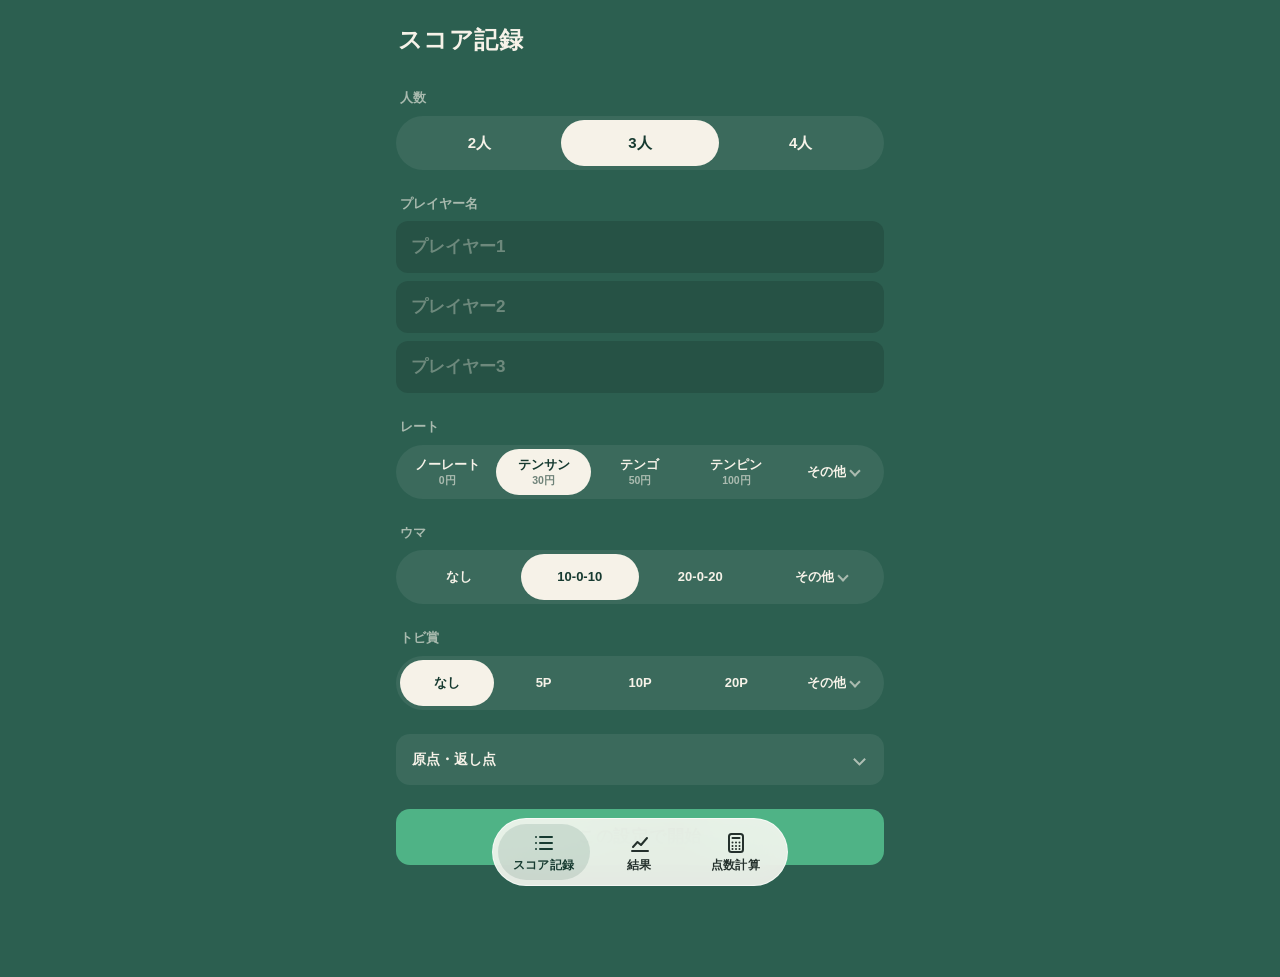
==== commit 8b70166d: "結果画面（総計・推移グラフ・半荘カード）を追加し、記録をメンバー横断で管理 - タブを「スコア記録｜結果｜点数計算」の順に - 結果画面: 総計、人ごとの累計推移グラフ（途中参加・離脱に対応）、   " ====
--- a/index_score.html
+++ b/index_score.html
@@ -5,7 +5,7 @@
 <meta name="viewport" content="width=device-width, initial-scale=1.0, viewport-fit=cover">
 <meta name="apple-mobile-web-app-capable" content="yes">
 <meta name="apple-mobile-web-app-status-bar-style" content="black-translucent">
-<meta name="theme-color" content="#1e473c">
+<meta name="theme-color" content="#2c5f50">
 <meta name="apple-mobile-web-app-title" content="麻雀">
 <link rel="icon" href="icons/icon.svg" type="image/svg+xml">
 <link rel="icon" href="icons/favicon-32.png" sizes="32x32" type="image/png">
@@ -13,90 +13,22 @@
 <link rel="manifest" href="manifest.webmanifest">
 <title>麻雀 スコア記録</title>
 <link rel="stylesheet" href="app.css">
+<link rel="stylesheet" href="app.css">
 <style>
-.primary{
-  width:100%;min-height:56px;border:0;border-radius:var(--radius);background:var(--jade);color:#0c2a1f;
-  font-family:inherit;font-size:17px;font-weight:800;letter-spacing:.04em;cursor:pointer;transition:opacity .12s,background .12s;
-}
-.primary:active{opacity:.85;}
-.primary:disabled{background:var(--surface);color:rgba(246,242,232,.35);cursor:not-allowed;}
-.ghost{
-  width:100%;min-height:50px;border:0;border-radius:var(--radius);background:var(--surface);
-  color:var(--ivory);font-family:inherit;font-size:14.5px;font-weight:700;cursor:pointer;
-}
-.ghost:active{background:var(--surface-2);}
-.ghost.danger{color:var(--vermilion);background:transparent;}
-.ghost.danger:active{background:var(--surface);}
-
-input[type=text],input[type=number]{
-  width:100%;min-height:52px;padding:0 14px;border:1.5px solid transparent;border-radius:12px;
-  background:var(--field);color:var(--ivory);font-family:inherit;font-size:17px;font-weight:700;
-  font-variant-numeric:tabular-nums;
-}
-input:focus{outline:none;border-color:var(--gold);}
-input::placeholder{color:rgba(246,242,232,.3);font-weight:600;}
 #nameFields{display:grid;gap:8px;}
-
-.pscore{display:flex;align-items:center;gap:10px;margin-bottom:8px;}
-.pscore .pn{width:82px;flex:none;font-size:16px;font-weight:800;overflow:hidden;text-overflow:ellipsis;white-space:nowrap;}
-.pscore input{text-align:right;font-size:20px;}
-.sumbar{display:flex;justify-content:space-between;align-items:center;font-size:13px;font-weight:700;padding:6px 4px 0;font-variant-numeric:tabular-nums;color:var(--ivory-dim);}
-.ok{color:var(--jade);}.ng{color:var(--gold);}
-.err{color:var(--vermilion);font-size:13px;font-weight:700;padding:9px 4px 0;}
-
-.board{background:var(--ivory);color:var(--ink);border-radius:20px;padding:14px 16px 12px;}
-.board .bh{display:flex;justify-content:space-between;gap:8px;font-size:12px;font-weight:700;color:#5b7a6f;padding-bottom:8px;border-bottom:1px solid rgba(22,58,48,.12);}
-.brow{display:flex;align-items:center;gap:10px;padding:10px 0;border-bottom:1px solid rgba(22,58,48,.08);}
-.brow:last-child{border-bottom:0;}
-.brow .rk{width:22px;flex:none;font-size:13px;font-weight:800;color:#8a9c94;text-align:center;}
-.brow .rk.top{color:#b8862c;}
-.brow .nm{flex:1;min-width:0;font-size:17px;font-weight:800;overflow:hidden;text-overflow:ellipsis;white-space:nowrap;}
-.brow .vals{text-align:right;font-variant-numeric:tabular-nums;}
-.brow .pt{font-size:19px;font-weight:800;line-height:1.15;}
-.brow .yen{font-size:12.5px;font-weight:700;color:#5b7a6f;}
-.plus{color:#1f7a52;}.minus{color:#c0392b;}
-.board .bf{font-size:11.5px;color:#5b7a6f;font-weight:600;padding-top:9px;text-align:center;}
-
-.hrow{display:block;padding:12px;margin-bottom:8px;cursor:pointer;border-radius:var(--radius);background:var(--surface);}
-.hrow:active{background:var(--surface-2);}
-.htop{display:flex;align-items:center;gap:6px;margin-bottom:8px;flex-wrap:wrap;}
-.hn{font-size:12px;font-weight:700;color:var(--ivory-dim);font-variant-numeric:tabular-nums;}
-.hg{margin-left:auto;font-size:17px;color:rgba(246,242,232,.3);}
-.hc{display:grid;gap:6px;}
-.hp{text-align:center;background:var(--field);border-radius:10px;padding:7px 4px;min-width:0;}
-.hpn{display:block;font-size:11px;font-weight:700;color:var(--ivory-dim);overflow:hidden;text-overflow:ellipsis;white-space:nowrap;}
-.hpp{display:block;font-size:16px;font-weight:800;font-variant-numeric:tabular-nums;line-height:1.25;}
-.hpy{display:block;font-size:11px;font-weight:700;font-variant-numeric:tabular-nums;opacity:.72;}
-.hbadge{display:inline-block;font-size:10.5px;font-weight:700;padding:2px 8px;border-radius:99px;
-  background:rgba(232,188,104,.16);color:var(--gold);}
-
-.rateline{display:flex;align-items:center;gap:10px;margin:0 0 12px;}
-.rateline .note{flex:1;margin:0 0 0 4px;}
-.tlink{flex:none;min-height:36px;padding:0 14px;border:0;border-radius:99px;background:var(--surface);color:var(--ivory);
-  font-family:inherit;font-size:13px;font-weight:700;cursor:pointer;}
-.tlink[aria-expanded="true"]{background:var(--ivory);color:var(--ink);}
-#rateBar{margin:-4px 0 14px;}
-
+.lblrow{display:flex;align-items:center;gap:8px;margin:0 0 10px;}
+.lblrow .lbl{flex:1;margin:0 0 0 4px;}
+#rateBar{margin:10px 0 4px;}
+.rinfo{margin:0 0 14px;}
 .dbody{padding:0 16px 16px;}
-.frow{margin-bottom:12px;}
-.frow > span{display:block;font-size:12.5px;font-weight:700;color:var(--ivory-dim);margin:0 0 6px 4px;}
-
 .cform{background:var(--surface);border-radius:var(--radius);padding:14px;margin-top:8px;}
-.cform h4{margin:0 0 10px;font-size:13.5px;font-weight:800;color:var(--gold);}
+.cform h4{margin:0 0 10px;font-size:13.5px;font-weight:800;color:#ffe2a8;}
 .cchips{display:flex;flex-wrap:wrap;gap:6px;margin-top:12px;}
 .chip{display:inline-flex;align-items:center;gap:7px;padding:5px 6px 5px 12px;border-radius:99px;
   background:var(--surface-2);font-size:13px;font-weight:700;}
-.chip button{width:26px;height:26px;border:0;border-radius:50%;background:rgba(224,89,77,.2);
-  color:var(--vermilion);font-size:15px;font-weight:800;cursor:pointer;line-height:1;}
-
-.modal{position:fixed;inset:0;background:rgba(8,22,18,.7);z-index:50;overflow-y:auto;padding:calc(20px + env(safe-area-inset-top)) 16px calc(40px + env(safe-area-inset-bottom));}
-.msheet{max-width:520px;margin:0 auto;background:var(--bg);border-radius:22px;padding:18px 16px;}
-.msheet h3{margin:0 0 14px;font-size:18px;font-weight:800;}
-
-.toast{position:fixed;left:50%;bottom:calc(96px + env(safe-area-inset-bottom));transform:translateX(-50%) translateY(14px);
-  background:var(--ivory);color:var(--ink);padding:11px 20px;border-radius:99px;font-size:14px;font-weight:800;
-  opacity:0;pointer-events:none;transition:all .22s;z-index:60;max-width:calc(100% - 32px);text-align:center;}
-.toast.on{opacity:1;transform:translateX(-50%) translateY(0);}
+.chip button{width:26px;height:26px;border:0;border-radius:50%;background:rgba(224,89,77,.25);
+  color:#ffb3aa;font-size:15px;font-weight:800;cursor:pointer;line-height:1;}
+#gPayer{margin-top:0;}
 </style>
 </head>
 <body>
@@ -109,6 +41,7 @@
 
 <!-- ========= 設定 ========= -->
 <div id="setup" class="hide">
+  <p class="note hide" id="setupNote" style="margin-top:4px">メンバーやルールを変えても、これまでの半荘はそのまま残ります。</p>
   <section>
     <p class="lbl">人数</p>
     <div class="seg" id="gSeats">
@@ -182,8 +115,12 @@
   <section style="margin-top:6px"><div class="board" id="board"></div></section>
 
   <section>
-    <p class="lbl">半荘入力</p>
-    <div class="rateline"><p class="note" id="ruleTag"></p><button class="tlink" id="bRate" aria-expanded="false">レート変更</button></div>
+    <div class="lblrow">
+      <p class="lbl">半荘入力</p>
+      <button class="tlink" id="bRate" aria-expanded="false">レート変更</button>
+      <button class="tlink" id="bRule">ルール変更</button>
+    </div>
+    <div class="rinfo" id="ruleTag"></div>
     <div class="chips hide" id="rateBar"></div>
     <div id="scoreFields"></div>
     <div class="sumbar"><span>素点合計</span><span id="sumInfo">—</span></div>
@@ -197,7 +134,7 @@
   </section>
 
   <section id="histSec">
-    <p class="lbl">履歴 <span style="letter-spacing:0;font-weight:600">タップで編集</span></p>
+    <p class="lbl">履歴 <span style="font-weight:600">タップで編集</span></p>
     <div id="hist"></div>
   </section>
 
@@ -205,54 +142,31 @@
     <summary>場代</summary>
     <div class="dbody">
       <div class="frow"><span>場代の総額（円）</span><input type="number" id="fFee" inputmode="numeric" placeholder="0"></div>
-      <div class="frow"><span>立て替えた人</span><div class="seg sm" id="gPayer"></div></div>
-      <button class="ghost" id="bFee">場代を反映する</button>
-      <p class="note">総額を人数で割って各自の負担にし、立て替えた人には全額が戻るよう最終収支へ反映します。</p>
+      <div class="frow"><span>立て替えた人</span><div class="chips" id="gPayer"></div></div>
+      <button class="ghost" id="bFee" style="background:var(--surface-2)">場代を反映する</button>
+      <p class="note">総額を参加した全員で割って各自の負担にし、立て替えた人には全額が戻るよう最終収支へ反映します。</p>
     </div>
   </details>
 
   <section>
     <button class="ghost" id="bCopy">結果をコピー（LINE貼り付け用）</button>
     <button class="ghost" id="bSettings" style="margin-top:9px">メンバー・ルールを変更</button>
-    <button class="ghost danger" id="bNewDay" style="margin-top:9px">記録をリセットして新しい日にする</button>
+    <button class="ghost danger" id="bNewDay" style="margin-top:9px">記録をリセット（メンバー・ルールも初期化）</button>
   </section>
 </div>
 </div>
 
-<!-- ========= 編集モーダル ========= -->
-<div class="modal hide" id="modal">
-  <div class="msheet">
-    <h3 id="mTitle">半荘の編集</h3>
-    <div id="mScores"></div>
-    <div class="sumbar"><span>素点合計</span><span id="mSum">—</span></div>
-    <div style="margin-top:15px">
-      <p class="lbl">飛ばした人</p>
-      <div class="seg sm" id="mShooter"></div>
-    </div>
-    <div class="frow" style="margin-top:15px"><span>メモ</span><input type="text" id="mMemo" placeholder="任意"></div>
-    <p class="note" id="mRule"></p>
-    <div class="err hide" id="mErr"></div>
-    <button class="primary" id="mSave" style="margin-top:12px">更新する</button>
-    <button class="ghost" id="mCancel" style="margin-top:9px">キャンセル</button>
-    <button class="ghost danger" id="mDelete" style="margin-top:9px">この半荘を削除</button>
-  </div>
-</div>
-
-<div class="toast" id="toast"></div>
-
 <nav class="tabbar" aria-label="画面切り替え">
+  <a href="index_score.html" aria-current="page"><svg viewBox="0 0 24 24"><path d="M8 6h12M8 12h12M8 18h12M4 6h.01M4 12h.01M4 18h.01"/></svg>スコア記録</a>
+  <a href="index_result.html"><svg viewBox="0 0 24 24"><path d="M4 20h16"/><path d="M5 16l4.5-5 3.5 3 6-7"/></svg>結果</a>
   <a href="./"><svg viewBox="0 0 24 24"><rect x="5" y="3" width="14" height="18" rx="2.5"/><path d="M8.5 7h7M8.5 11.5h.01M12 11.5h.01M15.5 11.5h.01M8.5 15h.01M12 15h.01M15.5 15h.01M8.5 18h.01M12 18h.01M15.5 18h.01"/></svg>点数計算</a>
-  <a href="index_score.html" aria-current="page"><svg viewBox="0 0 24 24"><path d="M8 6h12M8 12h12M8 18h12M4 6h.01M4 12h.01M4 18h.01"/></svg>スコア記録</a>
 </nav>
 
+<script src="score-core.js"></script>
 <script>
 (function(){
 "use strict";
-var KEY="mahjong-score-v2",mem=null;
-var store={
-  save:function(d){try{localStorage.setItem(KEY,JSON.stringify(d));}catch(e){mem=d;}},
-  load:function(){try{var v=localStorage.getItem(KEY);return v?JSON.parse(v):mem;}catch(e){return mem;}}
-};
+var $=MJ.$,esc=MJ.esc,r1=MJ.r1,pt=MJ.pt,yen=MJ.yen,todayStr=MJ.todayStr,press=MJ.press,toast=MJ.toast;
 
 /* ===== 既定プリセット ===== */
 var P_RATE=[["ノーレート",0],["テンイチ",10],["テンニ",20],["テンサン",30],["テンヨン",40],
@@ -268,20 +182,10 @@
 };
 var DEF={2:{start:30000,ret:30000},3:{start:35000,ret:40000},4:{start:25000,ret:30000}};
 
-var D=null,tmp=null,pendShooter=null,pendPayer=null,editIdx=-1,mShooter=null;
+var D=null,tmp=null,pendShooter=null,pendPayer=null,savedPresets=null;
 /* よく使う選択肢だけを表に出し、残りは「その他」に畳む */
 var POP={rate:["ノーレート","テンサン","テンゴ","テンピン"],tobi:["なし","5","10","20"]};
 var moreOpen={rate:false,uma:false,tobi:false};
-
-function $(i){return document.getElementById(i);}
-function esc(s){return String(s).replace(/[&<>"]/g,function(c){return{"&":"&amp;","<":"&lt;",">":"&gt;",'"':"&quot;"}[c];});}
-function toast(m){var t=$("toast");t.textContent=m;t.classList.add("on");setTimeout(function(){t.classList.remove("on");},1700);}
-function r1(v){return Math.round(v*10)/10;}
-function pt(v){return (v>0?"+":"")+r1(v).toFixed(1);}
-function yen(v){return (v<0?"-":"+")+Math.abs(Math.round(v)).toLocaleString();}
-function todayStr(){var d=new Date();return d.getFullYear()+"/"+("0"+(d.getMonth()+1)).slice(-2)+"/"+("0"+d.getDate()).slice(-2);}
-function press(id,v){document.querySelectorAll("#"+id+" .btn").forEach(function(b){
-  b.setAttribute("aria-pressed",(b.dataset.v!==undefined&&b.dataset.v===String(v))?"true":"false");});}
 
 /* ===== プリセット取得（既定＋カスタム） ===== */
 function allRate(){return P_RATE.concat((D||tmpD()).presets.rate.map(function(x){return [x[0],x[1]];}));}
@@ -290,76 +194,18 @@
 function tmpD(){return {presets:tmp.presets};}
 function blankPresets(){return {rate:[],tobi:[],uma:{2:[],3:[],4:[]}};}
 
-/* ===== 計算（GAS版準拠） ===== */
-function calcGame(scores,shooterIdx,rule,names){
-  var n=scores.length;
-  var need=rule.start*n;
-  var total=scores.reduce(function(a,b){return a+b;},0);
-  if(total!==need) return {error:"素点合計が"+need.toLocaleString()+"点になっていません（現在 "+total.toLocaleString()+"点）"};
-  if(new Set(scores).size!==n) return {error:"同点順位には未対応です。順位を確定して点数を調整してください。"};
-
-  var order=scores.map(function(s,i){return {s:s,i:i};}).sort(function(a,b){return b.s-a.s;});
-  var ranks=new Array(n);
-  order.forEach(function(o,k){ranks[o.i]=k+1;});
-
-  var oka=(rule.ret-rule.start)*n/1000;
-  var points=scores.map(function(s,i){
-    var base=(s-rule.ret)/1000;
-    var bonus=rule.uma[ranks[i]-1]+(ranks[i]===1?oka:0);
-    return base+bonus;
-  });
-
-  var busted=[];scores.forEach(function(s,i){if(s<0)busted.push(i);});
-  if(busted.length>0&&rule.tobiPoint>0){
-    if(shooterIdx===null||shooterIdx===undefined)
-      return {error:"トビが発生しています。「飛ばした人」を選択してください。"};
-    for(var k=0;k<busted.length;k++){
-      if(busted[k]===shooterIdx) return {error:"トビ者と飛ばした人が同じです。"};
-      points[busted[k]]-=rule.tobiPoint;
-      points[shooterIdx]+=rule.tobiPoint;
-    }
-  }
-  if(busted.length===0&&shooterIdx!==null&&shooterIdx!==undefined)
-    return {error:"トビ者がいないため、「飛ばした人」は選択できません。"};
-
-  var pts=points.map(r1);
-  var settle=pts.map(function(p){return Math.round(p*rule.yen);});
-  var err=r1(pts.reduce(function(a,b){return a+b;},0));
-  return {scores:scores,ranks:ranks,pts:pts,settle:settle,shooter:(shooterIdx===undefined?null:shooterIdx),
-          error:null,pointError:err,rule:rule,names:names.slice()};
-}
-
-function totals(){
-  var n=D.players.length,t=[];
-  for(var i=0;i<n;i++) t.push({i:i,name:D.players[i],p:0,money:0,games:0});
-  D.games.forEach(function(g){
-    g.pts.forEach(function(p,i){t[i].p+=p;t[i].money+=g.settle[i];t[i].games++;});
-  });
-  var each=0,payer=null;
-  if(D.fee&&D.fee.total>0){each=D.fee.total/n;payer=D.fee.payer;}
-  t.forEach(function(x){
-    x.p=r1(x.p);
-    x.fee=-each;
-    if(payer!==null&&x.i===payer)x.fee+=D.fee.total;
-    x.net=x.money+x.fee;
-  });
-  return t.sort(function(a,b){return b.p-a.p;});
-}
-function pointErrorTotal(){
-  var e=0;D.games.forEach(function(g){e+=g.pointError||0;});return r1(e);
-}
-
 /* ===== 設定画面 ===== */
 function openSetup(){
   if(D){
     tmp={seats:D.players.length,names:D.players.slice(),presets:JSON.parse(JSON.stringify(D.presets)),
          rate:D.rule.rateLabel,uma:D.rule.umaLabel,tobi:D.rule.tobiLabel,start:D.rule.start,ret:D.rule.ret};
   }else{
-    tmp={seats:3,names:[],presets:blankPresets(),rate:"テンサン",uma:"10-0-10",tobi:"なし",start:35000,ret:40000};
+    tmp={seats:3,names:[],presets:savedPresets||blankPresets(),rate:"テンサン",uma:"10-0-10",tobi:"なし",start:35000,ret:40000};
   }
   moreOpen={rate:false,uma:false,tobi:false};
   $("main").classList.add("hide");$("setup").classList.remove("hide");
   $("bCancelSetup").classList.toggle("hide",!D);
+  $("setupNote").classList.toggle("hide",!D||D.games.length===0);
   renderSetup();window.scrollTo(0,0);
 }
 function popular(kind){
@@ -501,10 +347,10 @@
             tobiLabel:tb[0],tobiPoint:tb[1],
             start:+$("fStart").value||DEF[tmp.seats].start,
             ret:+$("fRet").value||DEF[tmp.seats].ret};
-  var keepGames=(D&&D.players.length===tmp.seats)?D.games:[];
-  D={date:(D&&D.date)||todayStr(),players:names,rule:rule,games:keepGames,
+  /* メンバーやルールが変わっても、リセットするまでの記録はすべて残す */
+  D={date:(D&&D.date)||todayStr(),players:names,rule:rule,games:D?D.games:[],
      fee:(D&&D.fee)||{total:0,payer:null},presets:tmp.presets};
-  store.save(D);showMain();toast("設定を保存しました");
+  MJ.save(D);showMain();toast("設定を保存しました");
 });
 $("bCancelSetup").addEventListener("click",function(){showMain();});
 
@@ -514,11 +360,7 @@
   $("today").textContent=D.date;
   renderInputs();renderAll();window.scrollTo(0,0);
 }
-function ruleText(r,n){
-  var oka=r1((r.ret-r.start)*n/1000);
-  return n+"人／"+r.rateLabel+(r.yen?"（1P="+r.yen+"円）":"")+"／ウマ "+r.umaLabel+
-         "／トビ賞 "+r.tobiLabel+"／"+(r.start/1000)+"-"+(r.ret/1000)+"（オカ"+oka+"P）";
-}
+function renderRule(){$("ruleTag").innerHTML=MJ.ruleTags(D.rule,D.players.length);}
 function renderInputs(){
   var h="";
   D.players.forEach(function(n,i){
@@ -526,17 +368,19 @@
   });
   $("scoreFields").innerHTML=h;
   document.querySelectorAll("#scoreFields input").forEach(function(el){el.addEventListener("input",validateInput);});
-  $("ruleTag").textContent=ruleText(D.rule,D.players.length);
-  renderRateBar();
+  renderRule();renderRateBar();showRateBar(false);
 
   var s="";D.players.forEach(function(n,i){s+='<button class="btn" data-v="'+i+'">'+esc(n)+'</button>';});
   s+='<button class="btn" data-v="none">無し</button>';
   $("gShooter").innerHTML=s;pendShooter=null;press("gShooter","none");
-
-  var ps="";D.players.forEach(function(n,i){ps+='<button class="btn" data-v="'+i+'">'+esc(n)+'</button>';});
+  $("sumInfo").textContent="—";$("errMsg").classList.add("hide");$("bAdd").disabled=true;
+  renderPayer();
+}
+function renderPayer(){
+  var ps="";MJ.participants(D).forEach(function(n){ps+='<button class="btn" data-v="'+esc(n)+'">'+esc(n)+'</button>';});
   $("gPayer").innerHTML=ps;
-  pendPayer=(D.fee&&D.fee.payer!==null)?D.fee.payer:null;
-  press("gPayer",pendPayer===null?"x":pendPayer);
+  pendPayer=(D.fee&&D.fee.payer)||null;
+  press("gPayer",pendPayer===null?"\u0000":pendPayer);
   $("fFee").value=(D.fee&&D.fee.total)?D.fee.total:"";
 }
 function renderRateBar(){
@@ -552,14 +396,14 @@
   $("bRate").setAttribute("aria-expanded",on?"true":"false");
 }
 $("bRate").addEventListener("click",function(){showRateBar($("rateBar").classList.contains("hide"));});
+$("bRule").addEventListener("click",function(){openSetup();});
 $("rateBar").addEventListener("click",function(e){
   var b=e.target.closest(".rchip");if(!b)return;
   var rt=allRate().filter(function(x){return x[0]===b.dataset.v;})[0];
   if(!rt)return;
   D.rule.rateLabel=rt[0];D.rule.yen=rt[1];
-  store.save(D);
-  $("ruleTag").textContent=ruleText(D.rule,D.players.length);
-  renderRateBar();showRateBar(false);renderAll();
+  MJ.save(D);
+  renderRule();renderRateBar();showRateBar(false);renderAll();
   toast("レートを「"+rt[0]+"」に変更（次の半荘から）");
 });
 
@@ -590,7 +434,7 @@
   var ready=sumLine(v,"sumInfo","#scoreFields");
   var e=$("errMsg");e.classList.add("hide");
   if(!ready){$("bAdd").disabled=true;return;}
-  var res=calcGame(v,pendShooter,D.rule,D.players);
+  var res=MJ.calcGame(v,pendShooter,D.rule,D.players);
   if(res.error){e.textContent=res.error;e.classList.remove("hide");$("bAdd").disabled=true;return;}
   $("bAdd").disabled=false;
 }
@@ -601,10 +445,10 @@
 });
 $("bAdd").addEventListener("click",function(){
   var v=readScores("#scoreFields");
-  var res=calcGame(v,pendShooter,D.rule,D.players);
+  var res=MJ.calcGame(v,pendShooter,D.rule,D.players);
   if(res.error){toast(res.error);return;}
   res.memo=$("fMemo").value.trim();
-  D.games.push(res);store.save(D);
+  D.games.push(res);MJ.save(D);
   document.querySelectorAll("#scoreFields input").forEach(function(el){el.value="";el.placeholder="素点";});
   $("fMemo").value="";pendShooter=null;press("gShooter","none");
   validateInput();renderAll();toast("第"+D.games.length+"半荘を登録");
@@ -612,147 +456,40 @@
 
 $("gPayer").addEventListener("click",function(e){
   var b=e.target.closest(".btn");if(!b)return;
-  pendPayer=(pendPayer===+b.dataset.v)?null:+b.dataset.v;
-  press("gPayer",pendPayer===null?"x":pendPayer);
+  pendPayer=(pendPayer===b.dataset.v)?null:b.dataset.v;
+  press("gPayer",pendPayer===null?"\u0000":pendPayer);
 });
 $("bFee").addEventListener("click",function(){
   D.fee={total:+$("fFee").value||0,payer:pendPayer};
-  store.save(D);renderAll();toast("場代を反映しました");
-});
-
-function rateRangeText(){
-  if(D.games.length===0) return D.rule.rateLabel;
-  var seen={},list=[];
-  D.games.forEach(function(g){
-    var l=g.rule.rateLabel;
-    if(!seen[l]){seen[l]=true;list.push([l,g.rule.yen]);}
-  });
-  if(list.length===1) return list[0][0];
-  list.sort(function(a,b){return a[1]-b[1];});
-  return list[0][0]+"〜"+list[list.length-1][0];
-}
+  MJ.save(D);renderAll();toast("場代を反映しました");
+});
+
 function renderAll(){
-  var t=totals(),r=D.rule,n=D.players.length;
-  var hasMoney=r.yen>0||D.games.some(function(g){return g.rule.yen>0;});
-  var h='<div class="bh"><span>本日の成績　'+D.games.length+'半荘</span><span>'+esc(rateRangeText())+'</span></div>';
-  if(D.games.length===0){
-    h+='<div style="padding:22px 0;text-align:center;font-size:14px;font-weight:700;color:#7d9188">まだ記録がありません</div>';
-  }else{
-    t.forEach(function(x,k){
-      h+='<div class="brow"><span class="rk'+(k===0?" top":"")+'">'+(k+1)+'</span><span class="nm">'+esc(x.name)+
-         '</span><span class="vals">';
-      if(hasMoney){
-        h+='<span class="pt '+(x.net>=0?"plus":"minus")+'">'+yen(x.net)+'<span style="font-size:12px">円</span></span>'+
-           '<br><span class="yen">'+pt(x.p)+'P</span>';
-      }else{
-        h+='<span class="pt '+(x.p>=0?"plus":"minus")+'">'+pt(x.p)+'<span style="font-size:12px">P</span></span>';
-      }
-      h+='</span></div>';
-    });
-    var foot=[];
-    if(D.fee&&D.fee.total>0) foot.push("場代 "+D.fee.total.toLocaleString()+"円込み"+(D.fee.payer!==null?"（立替："+esc(D.players[D.fee.payer])+"）":""));
-    var pe=pointErrorTotal();
-    if(Math.abs(pe)>0.001) foot.push("ポイント誤差 "+pt(pe)+"P");
-    if(foot.length) h+='<div class="bf">'+foot.join("　／　")+'</div>';
-  }
-  $("board").innerHTML=h;
-
+  $("board").innerHTML=MJ.boardHTML(D,"本日の成績");
   var hh="";
-  for(var i=D.games.length-1;i>=0;i--){
-    var g=D.games[i];
-    hh+='<div class="hrow" data-i="'+i+'"><div class="htop"><span class="hn">#'+(i+1)+'</span>'+
-        '<span class="hbadge">'+esc(g.rule.rateLabel)+'</span>';
-    if(g.shooter!==null&&g.shooter!==undefined) hh+='<span class="hbadge">飛 '+esc(D.players[g.shooter])+'</span>';
-    if(Math.abs(g.pointError||0)>0.001) hh+='<span class="hbadge">誤差 '+pt(g.pointError)+'</span>';
-    if(g.memo) hh+='<span class="hbadge">'+esc(g.memo)+'</span>';
-    hh+='<span class="hg">›</span></div>';
-    hh+='<div class="hc" style="grid-template-columns:repeat('+D.players.length+',1fr)">';
-    g.pts.forEach(function(p,k){
-      var c=p>=0?"#5fc79a":"#e8776d";
-      hh+='<div class="hp"><span class="hpn">'+esc(D.players[k])+'</span>';
-      if(g.rule.yen){
-        hh+='<span class="hpp" style="color:'+c+'">'+yen(g.settle[k])+'</span>'+
-            '<span class="hpy">'+pt(p)+'P</span>';
-      }else{
-        hh+='<span class="hpp" style="color:'+c+'">'+pt(p)+'</span><span class="hpy">P</span>';
-      }
-      hh+='</div>';
-    });
-    hh+='</div></div>';
-  }
+  for(var i=D.games.length-1;i>=0;i--) hh+=MJ.gameCardHTML(D.games[i],i);
   $("hist").innerHTML=hh;
   $("histSec").classList.toggle("hide",D.games.length===0);
 }
 
-/* ===== 編集 ===== */
+/* ===== 編集（結果画面と共通） ===== */
 $("hist").addEventListener("click",function(e){
-  var row=e.target.closest(".hrow");if(!row)return;openEdit(+row.dataset.i);
-});
-function openEdit(i){
-  editIdx=i;var g=D.games[i];
-  $("mTitle").textContent="第"+(i+1)+"半荘の編集";
-  var h="";
-  D.players.forEach(function(n,k){
-    h+='<div class="pscore"><span class="pn">'+esc(n)+'</span><input type="number" inputmode="numeric" data-i="'+k+'" value="'+g.scores[k]+'"></div>';
-  });
-  $("mScores").innerHTML=h;
-  document.querySelectorAll("#mScores input").forEach(function(el){el.addEventListener("input",mValidate);});
-  var s="";D.players.forEach(function(n,k){s+='<button class="btn" data-v="'+k+'">'+esc(n)+'</button>';});
-  s+='<button class="btn" data-v="none">無し</button>';
-  $("mShooter").innerHTML=s;
-  mShooter=(g.shooter===null||g.shooter===undefined)?null:g.shooter;
-  press("mShooter",mShooter===null?"none":mShooter);
-  $("mMemo").value=g.memo||"";
-  $("mRule").textContent="登録時のルール：" + ruleText(g.rule,D.players.length);
-  $("modal").classList.remove("hide");mValidate();
-}
-$("mShooter").addEventListener("click",function(e){
-  var b=e.target.closest(".btn");if(!b)return;
-  mShooter=b.dataset.v==="none"?null:+b.dataset.v;
-  press("mShooter",b.dataset.v);mValidate();
-});
-function mValidate(){
-  var g=D.games[editIdx],v=readScores("#mScores");
-  var need=g.rule.start*v.length,blanks=v.filter(function(x){return x===null;}).length;
-  var filled=v.reduce(function(a,b){return a+(b||0);},0);
-  var el=$("mSum");
-  if(blanks>0){el.innerHTML='<span class="ng">未入力あり</span>';}
-  else if(filled===need){el.innerHTML='<span class="ok">'+filled.toLocaleString()+' ✓</span>';}
-  else{el.innerHTML='<span class="ng">'+filled.toLocaleString()+'（差 '+(filled-need>0?"+":"")+(filled-need).toLocaleString()+'）</span>';}
-  var e=$("mErr");e.classList.add("hide");
-  if(blanks>0){$("mSave").disabled=true;return;}
-  var res=calcGame(v,mShooter,g.rule,D.players);
-  if(res.error){e.textContent=res.error;e.classList.remove("hide");$("mSave").disabled=true;return;}
-  $("mSave").disabled=false;
-}
-$("mSave").addEventListener("click",function(){
-  var g=D.games[editIdx],v=readScores("#mScores");
-  var res=calcGame(v,mShooter,g.rule,D.players);
-  if(res.error){toast(res.error);return;}
-  res.memo=$("mMemo").value.trim();
-  D.games[editIdx]=res;store.save(D);
-  $("modal").classList.add("hide");renderAll();toast("第"+(editIdx+1)+"半荘を更新しました");
-});
-$("mCancel").addEventListener("click",function(){$("modal").classList.add("hide");});
-$("mDelete").addEventListener("click",function(){
-  if(!confirm("第"+(editIdx+1)+"半荘を削除しますか？"))return;
-  D.games.splice(editIdx,1);store.save(D);
-  $("modal").classList.add("hide");renderAll();toast("削除しました");
+  var row=e.target.closest(".hrow");if(!row)return;
+  MJ.openEdit(D,+row.dataset.i,function(){renderAll();renderPayer();});
 });
 
 /* ===== その他 ===== */
 $("bCopy").addEventListener("click",function(){
-  var t=totals(),r=D.rule;
-  var hasMoney=r.yen>0||D.games.some(function(g){return g.rule.yen>0;});
-  var s=D.date+" 麻雀スコア（"+D.players.length+"人・"+rateRangeText()+"）\n"+
+  var t=MJ.totals(D),r=D.rule,money=MJ.hasMoney(D);
+  var s=D.date+" 麻雀スコア（"+MJ.rateRangeText(D)+"）\n"+
         "ウマ "+r.umaLabel+" ／ トビ賞 "+r.tobiLabel+"\n全"+D.games.length+"半荘\n\n";
   t.forEach(function(x,k){
     s+=(k+1)+"位 "+x.name+" ";
-    s+=hasMoney?(yen(x.net)+"円（"+pt(x.p)+"P）"):(pt(x.p)+"P");
+    s+=money?(yen(x.net)+"円（"+pt(x.p)+"P）"):(pt(x.p)+"P");
     s+="\n";
   });
   if(D.fee&&D.fee.total>0) s+="\n※場代"+D.fee.total.toLocaleString()+"円込み";
-  var pe=pointErrorTotal();
+  var pe=MJ.pointErrorTotal(D);
   if(Math.abs(pe)>0.001) s+="\n※ポイント誤差 "+pt(pe)+"P";
   copy(s);
 });
@@ -769,15 +506,17 @@
 }
 $("bSettings").addEventListener("click",openSetup);
 $("bNewDay").addEventListener("click",function(){
-  if(!confirm("今日の記録をすべて消して、新しい日を始めますか？\n（メンバー・ルール・カスタム設定は残ります）"))return;
-  D.games=[];D.fee={total:0,payer:null};D.date=todayStr();
-  store.save(D);renderInputs();renderAll();$("today").textContent=D.date;toast("新しい日を開始しました");
+  if(!confirm("記録・メンバー・ルールをすべてリセットしますか？\n（自分で追加したカスタムのレート等は残ります）"))return;
+  savedPresets=D.presets;D=null;
+  MJ.save({presets:savedPresets});
+  $("today").textContent="";
+  openSetup();toast("リセットしました");
 });
 
 /* ===== 起動 ===== */
-D=store.load();
-if(D&&D.players&&D.rule&&D.presets){showMain();}
-else{D=null;openSetup();}
+var loaded=MJ.load();
+if(MJ.isReady(loaded)){D=loaded;showMain();}
+else{savedPresets=(loaded&&loaded.presets)||null;D=null;openSetup();}
 })();
 </script>
 </body>
--- a/app.css
+++ b/app.css
@@ -1,9 +1,10 @@
-/* ===== 共通スタイル（点数計算・スコア記録） ===== */
+/* ===== 共通スタイル（スコア記録・結果・点数計算） ===== */
 :root{
-  --bg:#1e473c;
+  --bg:#2c5f50;
+  --bg-fade:rgba(44,95,80,0);
   --surface:rgba(255,255,255,.07);
   --surface-2:rgba(255,255,255,.12);
-  --field:rgba(0,0,0,.16);
+  --field:rgba(0,0,0,.14);
   --ivory:#f6f2e8;
   --ivory-dim:rgba(246,242,232,.62);
   --ink:#163a30;
@@ -89,10 +90,93 @@
 }
 .tabbar a{
   display:flex;flex-direction:column;align-items:center;justify-content:center;gap:2px;
-  min-width:104px;padding:7px 18px 6px;border-radius:999px;
+  min-width:92px;padding:7px 12px 6px;border-radius:999px;
   color:#24302c;text-decoration:none;font-size:11.5px;font-weight:700;letter-spacing:.02em;
 }
 .tabbar a svg{width:24px;height:24px;fill:none;stroke:currentColor;stroke-width:2;stroke-linecap:round;stroke-linejoin:round;}
-.tabbar a[aria-current="page"]{background:rgba(30,71,60,.12);color:var(--ink);}
+.tabbar a[aria-current="page"]{background:rgba(44,95,80,.14);color:var(--ink);}
+
+/* ---- ボタン・入力 ---- */
+.primary{
+  width:100%;min-height:56px;border:0;border-radius:var(--radius);background:var(--jade);color:#0c2a1f;
+  font-family:inherit;font-size:17px;font-weight:800;letter-spacing:.04em;cursor:pointer;transition:opacity .12s,background .12s;
+}
+.primary:active{opacity:.85;}
+.primary:disabled{background:var(--surface);color:rgba(246,242,232,.4);cursor:not-allowed;}
+.ghost{
+  width:100%;min-height:50px;border:0;border-radius:var(--radius);background:var(--surface);
+  color:var(--ivory);font-family:inherit;font-size:14.5px;font-weight:700;cursor:pointer;
+}
+.ghost:active{background:var(--surface-2);}
+.ghost.danger{color:#ff8a7e;background:transparent;}
+.ghost.danger:active{background:var(--surface);}
+.tlink{flex:none;min-height:34px;padding:0 13px;border:0;border-radius:99px;background:var(--surface-2);color:var(--ivory);
+  font-family:inherit;font-size:12.5px;font-weight:700;cursor:pointer;white-space:nowrap;}
+.tlink[aria-expanded="true"]{background:var(--ivory);color:var(--ink);}
+
+input[type=text],input[type=number]{
+  width:100%;min-height:52px;padding:0 14px;border:1.5px solid transparent;border-radius:12px;
+  background:var(--field);color:var(--ivory);font-family:inherit;font-size:17px;font-weight:700;
+  font-variant-numeric:tabular-nums;
+}
+input:focus{outline:none;border-color:var(--gold);}
+input::placeholder{color:rgba(246,242,232,.34);font-weight:600;}
+.frow{margin-bottom:12px;}
+.frow > span{display:block;font-size:12.5px;font-weight:700;color:var(--ivory-dim);margin:0 0 6px 4px;}
+
+.pscore{display:flex;align-items:center;gap:10px;margin-bottom:8px;}
+.pscore .pn{width:82px;flex:none;font-size:16px;font-weight:800;overflow:hidden;text-overflow:ellipsis;white-space:nowrap;}
+.pscore input{text-align:right;font-size:20px;}
+.sumbar{display:flex;justify-content:space-between;align-items:center;font-size:13px;font-weight:700;padding:6px 4px 0;font-variant-numeric:tabular-nums;color:var(--ivory-dim);}
+.ok{color:#7fe0b0;}.ng{color:var(--gold);}
+.err{color:#ff8a7e;font-size:13px;font-weight:700;padding:9px 4px 0;}
+
+/* ---- 成績ボード（アイボリーのカード） ---- */
+.board{background:var(--ivory);color:var(--ink);border-radius:20px;padding:14px 16px 12px;}
+.board .bh{display:flex;justify-content:space-between;gap:8px;font-size:12px;font-weight:700;color:#5b7a6f;padding-bottom:8px;border-bottom:1px solid rgba(22,58,48,.12);}
+.brow{display:flex;align-items:center;gap:10px;padding:10px 0;border-bottom:1px solid rgba(22,58,48,.08);}
+.brow:last-child{border-bottom:0;}
+.brow .rk{width:22px;flex:none;font-size:13px;font-weight:800;color:#8a9c94;text-align:center;}
+.brow .rk.top{color:#b8862c;}
+.brow .nm{flex:1;min-width:0;font-size:17px;font-weight:800;overflow:hidden;text-overflow:ellipsis;white-space:nowrap;}
+.brow .nm small{display:block;font-size:11px;font-weight:600;color:#7d9188;}
+.brow .vals{text-align:right;font-variant-numeric:tabular-nums;}
+.brow .pt{font-size:19px;font-weight:800;line-height:1.15;}
+.brow .yen{font-size:12.5px;font-weight:700;color:#5b7a6f;}
+.plus{color:#1f7a52;}.minus{color:#c0392b;}
+.board .bf{font-size:11.5px;color:#5b7a6f;font-weight:600;padding-top:9px;text-align:center;}
+.board .empty{padding:22px 0;text-align:center;font-size:14px;font-weight:700;color:#7d9188;}
+
+/* ---- ルール表示（小さなタグ） ---- */
+.rtags{display:flex;flex-wrap:wrap;gap:5px;}
+.rtag{display:inline-flex;align-items:baseline;gap:4px;padding:3px 9px;border-radius:99px;
+  background:var(--surface-2);font-size:12px;font-weight:700;color:var(--ivory);line-height:1.5;white-space:nowrap;}
+.rtag i{font-style:normal;font-size:10.5px;font-weight:600;color:var(--ivory-dim);}
+.rtag.rate{background:rgba(232,188,104,.22);color:#ffe2a8;}
+.rtag.rate i{color:rgba(255,226,168,.75);}
+
+/* ---- 半荘カード ---- */
+.hrow{display:block;padding:12px;margin-bottom:8px;cursor:pointer;border-radius:var(--radius);background:var(--surface);}
+.hrow:active{background:var(--surface-2);}
+.htop{display:flex;align-items:center;gap:6px;margin-bottom:8px;flex-wrap:wrap;}
+.hn{font-size:12px;font-weight:700;color:var(--ivory-dim);font-variant-numeric:tabular-nums;}
+.hg{margin-left:auto;font-size:17px;color:rgba(246,242,232,.4);}
+.hc{display:grid;gap:6px;}
+.hp{text-align:center;background:var(--field);border-radius:10px;padding:7px 4px;min-width:0;}
+.hpn{display:block;font-size:11px;font-weight:700;color:var(--ivory-dim);overflow:hidden;text-overflow:ellipsis;white-space:nowrap;}
+.hpp{display:block;font-size:16px;font-weight:800;font-variant-numeric:tabular-nums;line-height:1.25;}
+.hpy{display:block;font-size:11px;font-weight:700;font-variant-numeric:tabular-nums;opacity:.72;}
+.hpp.up{color:#8ff0bd;}.hpp.down{color:#ffa196;}
+.hbadge{display:inline-block;font-size:10.5px;font-weight:700;padding:2px 8px;border-radius:99px;
+  background:rgba(232,188,104,.2);color:#ffe2a8;}
+
+/* ---- モーダル・通知 ---- */
+.modal{position:fixed;inset:0;background:rgba(8,22,18,.6);z-index:50;overflow-y:auto;padding:calc(20px + env(safe-area-inset-top)) 16px calc(40px + env(safe-area-inset-bottom));}
+.msheet{max-width:520px;margin:0 auto;background:var(--bg);border-radius:22px;padding:18px 16px;}
+.msheet h3{margin:0 0 14px;font-size:18px;font-weight:800;}
+.toast{position:fixed;left:50%;bottom:calc(96px + env(safe-area-inset-bottom));transform:translateX(-50%) translateY(14px);
+  background:var(--ivory);color:var(--ink);padding:11px 20px;border-radius:99px;font-size:14px;font-weight:800;
+  opacity:0;pointer-events:none;transition:all .22s;z-index:60;max-width:calc(100% - 32px);text-align:center;}
+.toast.on{opacity:1;transform:translateX(-50%) translateY(0);}
 
 @media (prefers-reduced-motion:reduce){*{transition:none!important;animation:none!important;}}
--- a/app.css
+++ b/app.css
@@ -1,9 +1,10 @@
-/* ===== 共通スタイル（点数計算・スコア記録） ===== */
+/* ===== 共通スタイル（スコア記録・結果・点数計算） ===== */
 :root{
-  --bg:#1e473c;
+  --bg:#2c5f50;
+  --bg-fade:rgba(44,95,80,0);
   --surface:rgba(255,255,255,.07);
   --surface-2:rgba(255,255,255,.12);
-  --field:rgba(0,0,0,.16);
+  --field:rgba(0,0,0,.14);
   --ivory:#f6f2e8;
   --ivory-dim:rgba(246,242,232,.62);
   --ink:#163a30;
@@ -89,10 +90,93 @@
 }
 .tabbar a{
   display:flex;flex-direction:column;align-items:center;justify-content:center;gap:2px;
-  min-width:104px;padding:7px 18px 6px;border-radius:999px;
+  min-width:92px;padding:7px 12px 6px;border-radius:999px;
   color:#24302c;text-decoration:none;font-size:11.5px;font-weight:700;letter-spacing:.02em;
 }
 .tabbar a svg{width:24px;height:24px;fill:none;stroke:currentColor;stroke-width:2;stroke-linecap:round;stroke-linejoin:round;}
-.tabbar a[aria-current="page"]{background:rgba(30,71,60,.12);color:var(--ink);}
+.tabbar a[aria-current="page"]{background:rgba(44,95,80,.14);color:var(--ink);}
+
+/* ---- ボタン・入力 ---- */
+.primary{
+  width:100%;min-height:56px;border:0;border-radius:var(--radius);background:var(--jade);color:#0c2a1f;
+  font-family:inherit;font-size:17px;font-weight:800;letter-spacing:.04em;cursor:pointer;transition:opacity .12s,background .12s;
+}
+.primary:active{opacity:.85;}
+.primary:disabled{background:var(--surface);color:rgba(246,242,232,.4);cursor:not-allowed;}
+.ghost{
+  width:100%;min-height:50px;border:0;border-radius:var(--radius);background:var(--surface);
+  color:var(--ivory);font-family:inherit;font-size:14.5px;font-weight:700;cursor:pointer;
+}
+.ghost:active{background:var(--surface-2);}
+.ghost.danger{color:#ff8a7e;background:transparent;}
+.ghost.danger:active{background:var(--surface);}
+.tlink{flex:none;min-height:34px;padding:0 13px;border:0;border-radius:99px;background:var(--surface-2);color:var(--ivory);
+  font-family:inherit;font-size:12.5px;font-weight:700;cursor:pointer;white-space:nowrap;}
+.tlink[aria-expanded="true"]{background:var(--ivory);color:var(--ink);}
+
+input[type=text],input[type=number]{
+  width:100%;min-height:52px;padding:0 14px;border:1.5px solid transparent;border-radius:12px;
+  background:var(--field);color:var(--ivory);font-family:inherit;font-size:17px;font-weight:700;
+  font-variant-numeric:tabular-nums;
+}
+input:focus{outline:none;border-color:var(--gold);}
+input::placeholder{color:rgba(246,242,232,.34);font-weight:600;}
+.frow{margin-bottom:12px;}
+.frow > span{display:block;font-size:12.5px;font-weight:700;color:var(--ivory-dim);margin:0 0 6px 4px;}
+
+.pscore{display:flex;align-items:center;gap:10px;margin-bottom:8px;}
+.pscore .pn{width:82px;flex:none;font-size:16px;font-weight:800;overflow:hidden;text-overflow:ellipsis;white-space:nowrap;}
+.pscore input{text-align:right;font-size:20px;}
+.sumbar{display:flex;justify-content:space-between;align-items:center;font-size:13px;font-weight:700;padding:6px 4px 0;font-variant-numeric:tabular-nums;color:var(--ivory-dim);}
+.ok{color:#7fe0b0;}.ng{color:var(--gold);}
+.err{color:#ff8a7e;font-size:13px;font-weight:700;padding:9px 4px 0;}
+
+/* ---- 成績ボード（アイボリーのカード） ---- */
+.board{background:var(--ivory);color:var(--ink);border-radius:20px;padding:14px 16px 12px;}
+.board .bh{display:flex;justify-content:space-between;gap:8px;font-size:12px;font-weight:700;color:#5b7a6f;padding-bottom:8px;border-bottom:1px solid rgba(22,58,48,.12);}
+.brow{display:flex;align-items:center;gap:10px;padding:10px 0;border-bottom:1px solid rgba(22,58,48,.08);}
+.brow:last-child{border-bottom:0;}
+.brow .rk{width:22px;flex:none;font-size:13px;font-weight:800;color:#8a9c94;text-align:center;}
+.brow .rk.top{color:#b8862c;}
+.brow .nm{flex:1;min-width:0;font-size:17px;font-weight:800;overflow:hidden;text-overflow:ellipsis;white-space:nowrap;}
+.brow .nm small{display:block;font-size:11px;font-weight:600;color:#7d9188;}
+.brow .vals{text-align:right;font-variant-numeric:tabular-nums;}
+.brow .pt{font-size:19px;font-weight:800;line-height:1.15;}
+.brow .yen{font-size:12.5px;font-weight:700;color:#5b7a6f;}
+.plus{color:#1f7a52;}.minus{color:#c0392b;}
+.board .bf{font-size:11.5px;color:#5b7a6f;font-weight:600;padding-top:9px;text-align:center;}
+.board .empty{padding:22px 0;text-align:center;font-size:14px;font-weight:700;color:#7d9188;}
+
+/* ---- ルール表示（小さなタグ） ---- */
+.rtags{display:flex;flex-wrap:wrap;gap:5px;}
+.rtag{display:inline-flex;align-items:baseline;gap:4px;padding:3px 9px;border-radius:99px;
+  background:var(--surface-2);font-size:12px;font-weight:700;color:var(--ivory);line-height:1.5;white-space:nowrap;}
+.rtag i{font-style:normal;font-size:10.5px;font-weight:600;color:var(--ivory-dim);}
+.rtag.rate{background:rgba(232,188,104,.22);color:#ffe2a8;}
+.rtag.rate i{color:rgba(255,226,168,.75);}
+
+/* ---- 半荘カード ---- */
+.hrow{display:block;padding:12px;margin-bottom:8px;cursor:pointer;border-radius:var(--radius);background:var(--surface);}
+.hrow:active{background:var(--surface-2);}
+.htop{display:flex;align-items:center;gap:6px;margin-bottom:8px;flex-wrap:wrap;}
+.hn{font-size:12px;font-weight:700;color:var(--ivory-dim);font-variant-numeric:tabular-nums;}
+.hg{margin-left:auto;font-size:17px;color:rgba(246,242,232,.4);}
+.hc{display:grid;gap:6px;}
+.hp{text-align:center;background:var(--field);border-radius:10px;padding:7px 4px;min-width:0;}
+.hpn{display:block;font-size:11px;font-weight:700;color:var(--ivory-dim);overflow:hidden;text-overflow:ellipsis;white-space:nowrap;}
+.hpp{display:block;font-size:16px;font-weight:800;font-variant-numeric:tabular-nums;line-height:1.25;}
+.hpy{display:block;font-size:11px;font-weight:700;font-variant-numeric:tabular-nums;opacity:.72;}
+.hpp.up{color:#8ff0bd;}.hpp.down{color:#ffa196;}
+.hbadge{display:inline-block;font-size:10.5px;font-weight:700;padding:2px 8px;border-radius:99px;
+  background:rgba(232,188,104,.2);color:#ffe2a8;}
+
+/* ---- モーダル・通知 ---- */
+.modal{position:fixed;inset:0;background:rgba(8,22,18,.6);z-index:50;overflow-y:auto;padding:calc(20px + env(safe-area-inset-top)) 16px calc(40px + env(safe-area-inset-bottom));}
+.msheet{max-width:520px;margin:0 auto;background:var(--bg);border-radius:22px;padding:18px 16px;}
+.msheet h3{margin:0 0 14px;font-size:18px;font-weight:800;}
+.toast{position:fixed;left:50%;bottom:calc(96px + env(safe-area-inset-bottom));transform:translateX(-50%) translateY(14px);
+  background:var(--ivory);color:var(--ink);padding:11px 20px;border-radius:99px;font-size:14px;font-weight:800;
+  opacity:0;pointer-events:none;transition:all .22s;z-index:60;max-width:calc(100% - 32px);text-align:center;}
+.toast.on{opacity:1;transform:translateX(-50%) translateY(0);}
 
 @media (prefers-reduced-motion:reduce){*{transition:none!important;animation:none!important;}}
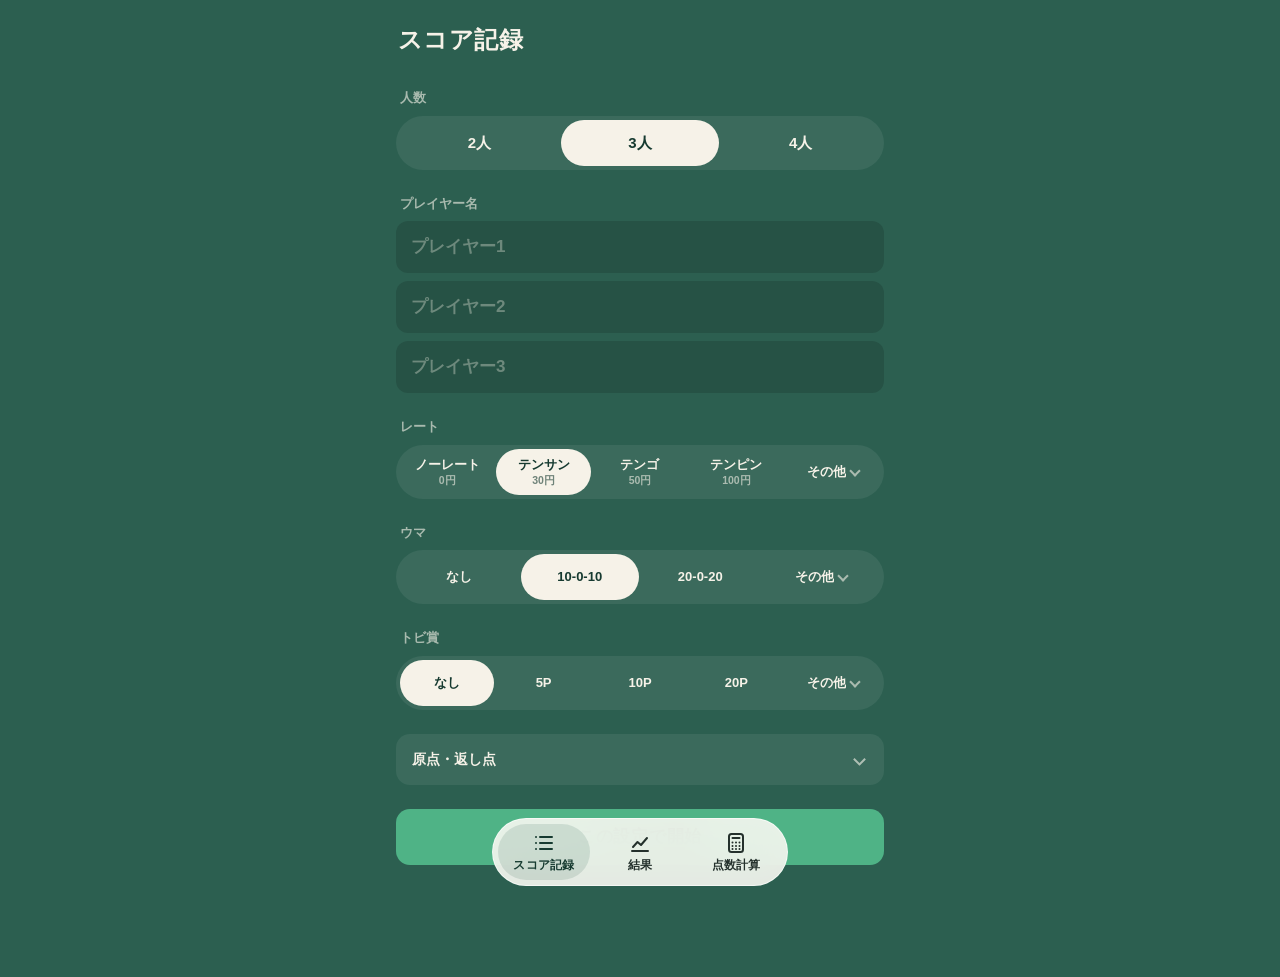
==== commit ed0f5764: "ダブルタップでの拡大を無効化 touch-action: manipulation を全要素に指定。あわせてスコア記録画面の 重複していた app.css の読み込みを削除。  Co-Authored" ====
--- a/index_score.html
+++ b/index_score.html
@@ -12,7 +12,6 @@
 <link rel="apple-touch-icon" href="icons/apple-touch-icon.png">
 <link rel="manifest" href="manifest.webmanifest">
 <title>麻雀 スコア記録</title>
-<link rel="stylesheet" href="app.css">
 <link rel="stylesheet" href="app.css">
 <style>
 #nameFields{display:grid;gap:8px;}
--- a/app.css
+++ b/app.css
@@ -14,7 +14,8 @@
   --line:rgba(255,255,255,.1);
   --radius:14px;
 }
-*{box-sizing:border-box;-webkit-tap-highlight-color:transparent;}
+/* ダブルタップでの拡大を止める（スクロールとピンチ操作は残す） */
+*{box-sizing:border-box;-webkit-tap-highlight-color:transparent;touch-action:manipulation;}
 html,body{margin:0;padding:0;}
 body{
   background:var(--bg);color:var(--ivory);
